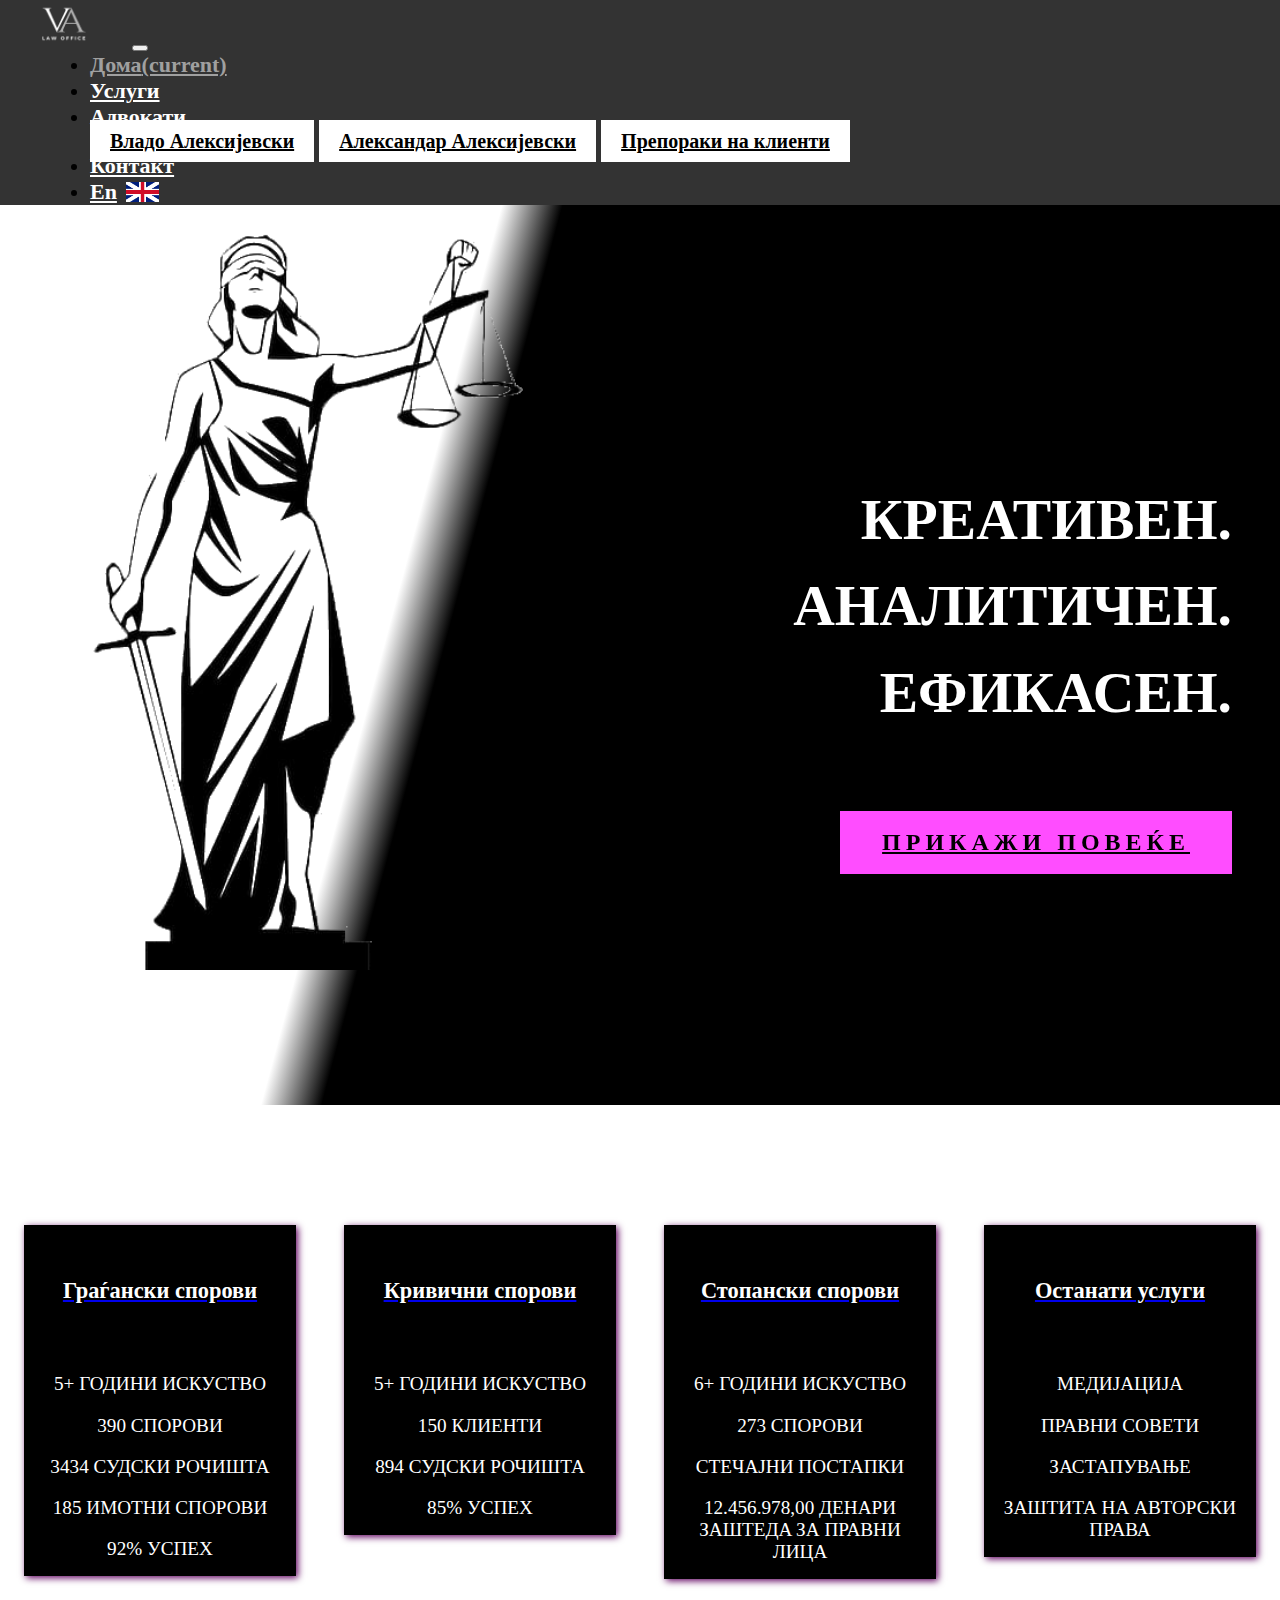
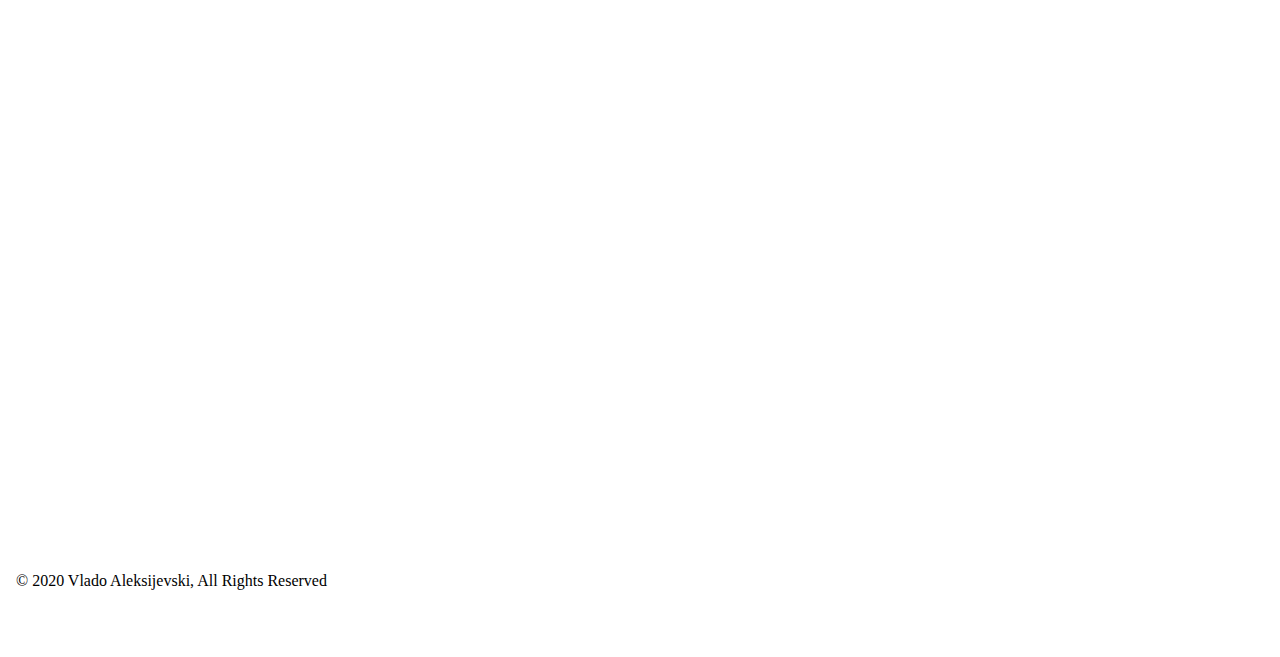
==== index.html @ c31643a6 "Add files via upload" ====
<!DOCTYPE html>
<html lang="mk-MK">

<head>
    <meta charset="utf-8" />
    <meta http-equiv="X-UA-Compatible" content="IE=edge" />
    <link rel="icon" type="image/png" href="images/scale.png" />
    <meta name="viewport" content="width=device-width, initial-scale=1, shrink-to-fit=no" />
    <meta name="theme-color" content="rgb(0,0,0)" />
    <meta name="title" content="Адвокат Владо Алексијевски" />
    <meta name="description" content="Адвокат Владо Алексијевски и Адвокат Александар Алексијевски од Охрид" />
    <meta name="keywords"
        content="Владо Алексијевски, Александар Алексијевски, правник, адвокат, правен застапник, адвокатска канцеларија, адвокатска канцеларија Алексијевски." />
    <meta name="robots" content="index, follow" />
    <meta http-equiv="Content-Type" content="text/html; charset=utf-8" />
    <meta name="language" content="English" />
    <meta name="revisit-after" content="30 days" />
    <link rel="stylesheet" href="https://stackpath.bootstrapcdn.com/bootstrap/4.5.0/css/bootstrap.min.css"
        integrity="sha384-9aIt2nRpC12Uk9gS9baDl411NQApFmC26EwAOH8WgZl5MYYxFfc+NcPb1dKGj7Sk" crossorigin="anonymous" />

    <link rel="stylesheet" href="https://use.fontawesome.com/releases/v5.4.1/css/all.css"
        integrity="sha384-5sAR7xN1Nv6T6+dT2mhtzEpVJvfS3NScPQTrOxhwjIuvcA67KV2R5Jz6kr4abQsz" crossorigin="anonymous" />
    <!-- <link rel="manifest" href="%PUBLIC_URL%/manifest.json"> -->
    <link href="https://unpkg.com/aos@2.3.1/dist/aos.css" rel="stylesheet" />

    <script src="https://unpkg.com/aos@2.3.1/dist/aos.js"></script>
    <link rel="stylesheet" type="text/css" href="css/style.css" />

    <title>Владо Алексијевски</title>
</head>

<body data-spy="scroll" data-target=".navbar" data-offset="65">
    <!-- Navbar start  -->

    <nav class="navbar navbar-expand-md fixed-top d-flex align-items-center">
        <a class="navbar-brand" aria-label="Page" href="#home" aria-label="Vlado Aleksijevski logo sign"><img
                src="images/va2.png" alt="Лого од Адвокат Владо Алексијевски" class="logoPic" /></a>
        <button class="navbar-toggler navText" type="button" data-toggle="collapse" data-target="#navbar1"
            aria-controls="navbar1" aria-expanded="false" aria-label="Toggle navigation">
            <i class="fas fa-bars fa-2x"></i>
        </button>

        <div class="collapse navbar-collapse" id="navbar1">
            <ul class="navbar-nav ml-auto">
                <li class="nav-item">
                    <a class="nav-link active first" href="#home" id="doma">Дома <span
                            class="sr-only">(current)</span></a>
                </li>
                <li class="nav-item">
                    <a class="nav-link" href="#work">Услуги</a>
                </li>
                <!-- <li class="nav-item">
                    <a class="nav-link" href="#about">Адвокат</a>
                </li> -->
                <li class="nav-item dropdown">
                    <a class="nav-link dropdown-toggle" href="#" id="navbarDropdown" role="button"
                        data-toggle="dropdown" aria-haspopup="true" aria-expanded="false">
                        Адвокати
                    </a>
                    <div class="dropdown-menu" aria-labelledby="navbarDropdown">
                        <a class="dropdown-item" href="#vlado" id="VladoA">Владо Алексијевски</a>
                        <a class="dropdown-item" href="#aleksandar">Александар Алексијевски</a>
                        <a class="dropdown-item" href="#testimonials" id="contBtn">Препораки на клиенти</a>
                    </div>
                </li>

                <li class="nav-item">
                    <a class="nav-link" href="#contact">Контакт</a>
                </li>
                <li class="nav-item">
                    <a class="nav-link last" href="english.html">En <img class="img" src="images/eng.png"
                            alt="English language" /></a>
                </li>
            </ul>
        </div>
    </nav>

    <!-- Navbar end  -->

    <!-- Main start -->

    <div class="container-fluid">
        <div class="row landingPage d-flex align-items-center" id="home">
            <div class="col-12 col-xl-10 offset-xl-1 lady">
                <div class="main" data-aos="fade-down" data-aos-duration="700">
                    <h1 class="advH1">
                        КРЕАТИВЕ<span class="dot">Н.</span>
                        <br />
                        АНАЛИТИЧЕ<span class="dot">Н.</span>
                        <br />
                        ЕФИКАСЕ<span class="dot">Н.</span>
                    </h1>

                    <a class="btn btnLanding" href="#work">ПРИКАЖИ ПОВЕЌЕ</a>
                    <a class="btn btnLanding btnLanding2" href="#work"><i class="fas fa-angle-down"></i></a>
                </div>
            </div>
        </div>

        <div class="row workRow">
            <div class="col-12 workFlexRow" id="work">
                <div class="workRowDiv">
                    <div class="panel">
                        <div class="panel-heading text-center">
                            <div class="panel-title">
                                <a class="btnPanel" data-toggle="collapse" role="button" href="#collapse1"
                                    aria-expanded="false" aria-controls="collapse1">
                                    <h5>
                                        Граѓански спорови
                                        <span class="caret"><i class="fas fa-caret-down"></i></span>
                                    </h5>
                                </a>
                            </div>
                        </div>
                        <div class="panel-collapse collapse" id="collapse1">
                            <div class="panel-body">
                                <ul>
                                    <li>5+ ГОДИНИ ИСКУСТВО</li>
                                    <li>390 СПОРОВИ</li>
                                    <li>3434 СУДСКИ РОЧИШТА</li>
                                    <li>185 ИМОТНИ СПОРОВИ</li>
                                    <li>92% УСПЕХ</li>
                                </ul>
                            </div>
                        </div>
                    </div>
                </div>
                <div class="workRowDiv">
                    <div class="panel">
                        <div class="panel-heading text-center">
                            <div class="panel-title">
                                <a class="btnPanel" data-toggle="collapse" role="button" href="#collapse2"
                                    aria-expanded="false" aria-controls="collapse2">
                                    <h5>
                                        Кривични спорови
                                        <span class="caret"><i class="fas fa-caret-down"></i></span>
                                    </h5>
                                </a>
                            </div>
                        </div>
                        <div class="panel-collapse collapse" id="collapse2">
                            <div class="panel-body">
                                <ul>
                                    <li>5+ ГОДИНИ ИСКУСТВО</li>
                                    <li>150 КЛИЕНТИ</li>
                                    <li>894 СУДСКИ РОЧИШТА</li>
                                    <li>85% УСПЕХ</li>
                                </ul>
                            </div>
                        </div>
                    </div>
                </div>

                <div class="workRowDiv">
                    <div class="panel">
                        <div class="panel-heading text-center">
                            <div class="panel-title">
                                <a class="btnPanel" data-toggle="collapse" role="button" href="#collapse3"
                                    aria-expanded="false" aria-controls="collapse3">
                                    <h5>
                                        Стопански спорови
                                        <span class="caret"><i class="fas fa-caret-down"></i></span>
                                    </h5>
                                </a>
                            </div>
                        </div>
                        <div class="panel-collapse collapse" id="collapse3">
                            <div class="panel-body">
                                <ul>
                                    <li>6+ ГОДИНИ ИСКУСТВО</li>
                                    <li>273 СПОРОВИ</li>
                                    <li>СТЕЧАЈНИ ПОСТАПКИ</li>
                                    <li>12.456.978,00 ДЕНАРИ ЗАШТЕДA ЗА ПРАВНИ ЛИЦА</li>
                                </ul>
                            </div>
                        </div>
                    </div>
                </div>
                <div class="workRowDiv">
                    <div class="panel">
                        <div class="panel-heading text-center">
                            <div class="panel-title">
                                <a class="btnPanel" data-toggle="collapse" role="button" href="#collapse4"
                                    aria-expanded="false" aria-controls="collapse4">
                                    <h5>
                                        Останати услуги
                                        <span class="caret"><i class="fas fa-caret-down"></i></span>
                                    </h5>
                                </a>
                            </div>
                        </div>
                        <div class="panel-collapse collapse" id="collapse4">
                            <div class="panel-body">
                                <ul>
                                    <li>МЕДИЈАЦИЈА</li>
                                    <li>ПРАВНИ СОВЕТИ</li>
                                    <li>ЗАСТАПУВАЊЕ</li>
                                    <li>ЗАШТИТА НА АВТОРСКИ ПРАВА</li>
                                </ul>
                            </div>
                        </div>
                    </div>
                </div>
            </div>
        </div>

        <div class="row advokatRow">
            <div class="col-12 col-md-9 advokatText" data-aos="fade-down" data-aos-duration="700" id="vlado">
                <h3>
                    АДВОКАТ
                    <br />
                    ВЛАДО АЛЕКСИЈЕВСКИ
                </h3>
                <div class="advPink">
                    <p>
                        Нашиот основен фокус е граѓанска парница, надополнет со нашите
                        исклучително силни познавања во стопански и кривични парници, како
                        и силни судски практики.
                    </p>
                    <p>
                        Познати сме по нашите креативни, аналитички, агресивни парници
                        и подготвеност да преземеме тешки случаи.
                    </p>
                    <p>
                        Ние ги анализираме своите противници и разбираме
                        како да победиме за нашите клиенти.
                    </p>

                    <p>
                        Имаме долгогодишно искуство во судење и секогаш сме подготвени за
                        судење, претставувајќи ги тужителите и обвинетите во секоја област
                        на парница.
                    </p>

                    <p>
                        Ние сме посветени на спроведување на агресивни и иновативни
                        пристапи кон најпредизвикувачките правни работи на нашите клиенти.
                    </p>
                </div>
            </div>
            <div class="col-12 col-md-3 fencer" data-aos="fade-up" data-aos-duration="700"></div>
        </div>

        <div class="row bgFen">
            <div class="col-12"></div>
        </div>

        <div class="row advokatRow advokatRow2">
            <div class="col-12 col-md-3 fencer fencer2" data-aos="fade-down" data-aos-duration="700" id="aleksandar">
            </div>
            <div class="col-12 col-md-9 advokatText advokatText2" data-aos="fade-up" data-aos-duration="700">
                <h3>
                    АДВОКАТ
                    <br />
                    АЛЕКСАНДАР АЛЕКСИЈЕВСКИ
                </h3>
                <div class="advPink advPink2">
                    <p>
                        Ние сме одговорни, агилни и енергични. Никогаш не се откажуваме
                        додека не развиеме најдобра стратегија за нашите клиенти.
                    </p>
                    <p>
                        Ние сме практични и директни. Го разбираме и унапредуваме бизнисот
                        на нашите клиенти.
                    </p>


                    <p>
                        Секогаш сме подготвени да одиме во акција. Го наоѓаме
                        најдобриот агол за правен напад на противникот.
                    </p>
                </div>
            </div>
        </div>

        <div class="row testRow" id="testimonials">
            <div class="col-12">
                <h3 class="text-center" data-aos="fade-up" data-aos-duration="700">
                    ПРЕПОРАКИ НА КЛИЕНТИ
                </h3>
            </div>

            <div class="col-10 offset-1 col-xl-8 offset-xl-2 testRowFlex" data-aos="fade-down" data-aos-duration="700">
                <div id="carouselExampleIndicators" class="carousel slide" data-ride="carousel">
                    <ul class="carousel-indicators">
                        <li data-target="#carouselExampleIndicators" data-slide-to="0" class="active"></li>
                        <li data-target="#carouselExampleIndicators" data-slide-to="1"></li>
                        <li data-target="#carouselExampleIndicators" data-slide-to="2"></li>
                        <li data-target="#carouselExampleIndicators" data-slide-to="3"></li>
                        <li data-target="#carouselExampleIndicators" data-slide-to="4"></li>
                        <li data-target="#carouselExampleIndicators" data-slide-to="5"></li>
                        <li data-target="#carouselExampleIndicators" data-slide-to="6"></li>
                    </ul>
                    <div class="carousel-inner">
                        <div class="carousel-item active">
                            <h4>
                                Големо познавање на граѓанското право и процедури, а со тоа и
                                целосно остварување на моите интереси.
                            </h4>
                            <p>Огнен Манчевски</p>
                        </div>
                        <div class="carousel-item">
                            <h4>
                                Најдобра адвокатска канцеларија. За време на
                                COVID-19, очигледно не можев физички да се сретнам
                                со адвокат Александар, па бев загрижена за ангажирање на адвокат со кој
                                не можев да се сретнам. Александар организираше повик на Viber i Zoom
                                веднаш и тоа што рече дека ќе го направи, го направи најдобро што може.
                            </h4>
                            <p>Наталија Јордановска</p>
                        </div>
                        <div class="carousel-item">
                            <h4>
                                Врвна заштита на доверителските права во стечајна постапка. Го
                                препорачувам адвокат Владо Алексијевски.
                            </h4>
                            <p>Александар Маринчески</p>
                        </div>
                        <div class="carousel-item">
                            <h4>
                                Одлична соработка и лојалност кон својот клиент. Препорака од
                                мене.
                            </h4>
                            <p>Никола Мицковски</p>
                        </div>
                        <div class="carousel-item">
                            <h4>
                                Достапност во секое време и креативност во заштита на
                                странката. Препорака за адвокат Александар.
                            </h4>
                            <p>Гоце Стефаноски</p>
                        </div>
                        <div class="carousel-item">
                            <h4>
                                Одлично решавање на имотен спор. Без дополнителни драми и
                                нервози.
                            </h4>
                            <p>Мартин Блажевски</p>
                        </div>
                        <div class="carousel-item">
                            <h4>
                                Владо Алексијевски ми помогна да завршам долгогодишно дело кое
                                се обидувам да го завршам со години. Тој работеше многу вредно до
                                крај и јас сум му многу благодарнa!
                            </h4>
                            <p>Светлана Богданоска</p>
                        </div>
                    </div>
                </div>
            </div>
        </div>

        <div class="row contactRow">
            <div class="col-12 offset-0 contactText text-center" id="contact" data-aos="fade-down"
                data-aos-duration="700">
                <h3>КОНТАКТ</h3>
            </div>

            <div class="col-12 offset-0 col-md-6 offset-md-0 col-xl-5 offset-xl-1" data-aos="fade-up"
                data-aos-duration="700">
                <p class="street"><i class="fas fa-map-marker-alt" style="color: red;"></i> Булевар Туристичка бр.50,
                    6000 Охрид</p>
                <p class="workingHour"><i class="fas fa-clock"></i> Работно време: пон - пет од 08:00 до 16:00</p>
                <iframe
                    src="https://www.google.com/maps/embed?pb=!1m18!1m12!1m3!1d3705.9280368503714!2d20.801304556812237!3d41.11694211714864!2m3!1f0!2f0!3f0!3m2!1i1024!2i768!4f13.1!3m3!1m2!1s0x1350dca1f21405b5%3A0x10fa66cca37d7344!2sBoulevard%20Turistichka%2050%2C%20Ohrid%206000!5e0!3m2!1sen!2smk!4v1596369379317!5m2!1sen!2smk"
                    frameborder="0" style="border:0;" allowfullscreen="" aria-hidden="false" tabindex="0"
                    id="googleMap"></iframe>
            </div>

            <div class="col-12 offset-0 col-md-6 offset-md-0 col-xl-5 offset-xl-0 street2" data-aos="fade-up"
                data-aos-duration="700">
                <div class="bottDiv">
                    <p class="bottAdv">Адвокат</p>
                    <p>Алексијевски Владо</p>
                    <p><i class="fas fa-mobile-alt"></i> <a href="tel:070212042"
                            aria-label="Vlado Aleksijevski mobile phone number">070 212 042</a></p>
                    <p class="mailAdv"><i class="fas fa-envelope"></i> <a
                            href="mailto:advokat.vladoaleksieski@gmail.com"
                            aria-label="Vlado Aleksijevski email">advokat.vladoaleksieski@gmail.com</a>
                    </p>
                </div>
                <div class="botDivAdv2">
                    <p class="bottAdv2">Адвокат</p>
                    <p>Алексијевски Александар</p>

                    <p class="lastNum"><i class="fas fa-phone"></i>

                        <a href="tel:046511608" aria-label="Vlado Aleksijevski office phone number"> 046 511 608</a>
                    </p>
                    <p class="mailAdv"><i class="fas fa-envelope"></i> <a href="mailto:advokataa@t-home.mk"
                            aria-label="Aleksandar Aleksijevski email">advokataa@t-home.mk</a>
                    </p>

                </div>
            </div>
        </div>

        <div class="row">
            <div class="col-12">
                <footer class="page-footer">
                    <div class="row">
                        <div class="col-12">
                            <div class="footer-copyright">
                                © 2020 Vlado Aleksijevski, All Rights Reserved
                            </div>

                        </div>
                    </div>
                </footer>
            </div>
        </div>


    </div>

    <script src="https://code.jquery.com/jquery-3.5.1.slim.min.js"
        integrity="sha384-DfXdz2htPH0lsSSs5nCTpuj/zy4C+OGpamoFVy38MVBnE+IbbVYUew+OrCXaRkfj"
        crossorigin="anonymous"></script>
    <script src="https://cdn.jsdelivr.net/npm/popper.js@1.16.0/dist/umd/popper.min.js"
        integrity="sha384-Q6E9RHvbIyZFJoft+2mJbHaEWldlvI9IOYy5n3zV9zzTtmI3UksdQRVvoxMfooAo"
        crossorigin="anonymous"></script>
    <script src="https://stackpath.bootstrapcdn.com/bootstrap/4.5.0/js/bootstrap.min.js"
        integrity="sha384-OgVRvuATP1z7JjHLkuOU7Xw704+h835Lr+6QL9UvYjZE3Ipu6Tp75j7Bh/kR0JKI"
        crossorigin="anonymous"></script>
    <script>
        AOS.init();
    </script>


    <script src="js/main.js"></script>
</body>

</html>
---- css/style.css ----
body,
html {
  padding: 0;
  margin: 0;
}

html {
  scroll-behavior: smooth !important;
}

.navbar {
  background-color: rgba(0, 0, 0, 0.8);
}

nav .navbar-brand,
nav .navbar-nav {
  margin: 0em 2.5em;
}

.navbar-brand .logoPic {
  height: 3em;
}

a.nav-link {
  font-size: 22px;
  display: flex;
  align-items: center;
}

.fixed-top {
  padding: 0;
}

nav .navbar-nav,
.landingText {
  font-size: 1.25em;
}

nav ul li a {
  color: white;
  font-weight: bold;
  margin-right: 2em;
}

nav ul li a:hover,
nav ul li a:active {
  color: rgb(221, 221, 221);
}

.active {
  color: rgb(160, 160, 160);
}

nav ul li .last {
  margin-right: 0;
}

.last img {
  height: 20px;
  margin-left: 0.4em;
}

.fa-bars {
  color: white;
}

.landingPage {
  height: 100vh;
  background: linear-gradient(
    105deg,
    rgba(255, 255, 255, 1) 0%,
    rgb(255, 255, 255) 33%,
    rgba(0, 0, 0, 1) 37%,
    rgba(0, 0, 0, 1) 100%
  );
}

.lady {
  height: 85vh;
  background-image: url("../images/ladyblack.png");
  background-repeat: no-repeat;
  background-size: contain;
}

.fencer,
.fencer2 {
  min-height: 109vh;
  background-image: url("../images/fen2.jpg");
  background-size: cover;
  background-position: center;
  background-repeat: no-repeat;
}

.fencer2 {
  background-color: black;
  background-image: url("../images/fen.jpg");
  min-height: 75vh;
}

.bgFen {
  height: 30vh;
  background-image: url("../images/fen4.jpg");
  background-repeat: no-repeat;
  background-size: cover;
  background-position: center;
  background-attachment: fixed;
}

.main {
  height: 75vh;
  color: white;
  padding: 2em 1em;
  display: flex;
  flex-direction: column;
  align-items: flex-end;
  justify-content: center;
  margin-right: 2em;
}

.main h1 {
  font-size: 3.6em;
}

.advH1 {
  margin-top: 3.5em;
  line-height: 1.5em;
  text-align: right;
}

.btnLanding,
.btnLanding2 {
  background-color: rgb(255, 77, 255);
  color: black;
  border-radius: 0;
  padding: 0.75em 1.75em;
  font-size: 1.5em;
  font-weight: bold;
  margin-top: 1.5em;
  letter-spacing: 5px;
}

.btnLanding2 {
  display: none;
}

.btnLanding:hover,
.btnLanding2:hover {
  background-color: rgb(95, 0, 95);
  color: white;
  transition: 0.35s ease;
}

.aboutWork {
  background-image: url("../images/fen.jpg");
  background-position: center;
  background-size: cover;
  background-repeat: no-repeat;
  height: 50vh;
  background-attachment: fixed;
}

.workFlexRow {
  display: flex;
  justify-content: space-evenly;
  align-items: flex-start;
  padding: 6em 0;
  position: relative;
}

.workFlexRow .workRowDiv {
  background-color: black;
  width: 90%;
  margin: 1.5em;
  text-align: center;
  color: white;
  -webkit-box-shadow: 2px 2px 7px 0px rgb(95, 0, 95);
  -moz-box-shadow: 2px 2px 7px 0px rgb(95, 0, 95);
  box-shadow: 2px 2px 7px 0px rgb(95, 0, 95);
}

.workRowDiv h5 {
  font-weight: bold;
  font-size: 1.4em;
  color: white;
  padding: 0.715em 1em;
  margin-bottom: 0;
}

.carousel-inner {
  -webkit-box-shadow: 3px 1px 25px -11px gray;
  -moz-box-shadow: 3px 1px 25px -11px gray;
  box-shadow: 3px 1px 25px -11px gray;
  padding: 1em;
}

.btnPanel:hover {
  text-decoration: none;
}

.workRowDiv h5:hover {
  transition: 0.4s ease;
  color: black;
  background-color: white;
}

.panel-body ul {
  list-style: none;
  padding: 1em;
  margin-bottom: 0;
}

.navbar-collapse,
.panel-collapse {
  transition: 0.5s ease;
}

.panel-collapse {
  background-color: black;
}

.panel-body ul li {
  font-size: 1.2em;
  margin: 1em 0;
}

.panel-body ul li:last-child {
  margin-bottom: 0;
}

.advokatRow {
  padding: 0;
}

.advokatText,
.advokatText2 {
  display: flex;
  flex-direction: column;
  justify-content: center;
  padding: 0 4em;
  background: linear-gradient(
    105deg,
    rgba(255, 255, 255, 1) 0%,
    rgb(255, 255, 255) 62%,
    rgba(0, 0, 0, 1) 66%,
    rgba(0, 0, 0, 1) 100%
  );
}

.advokatText2 {
  text-align: right;
  background: linear-gradient(
    249deg,
    rgba(255, 255, 255, 1) 0%,
    rgb(255, 255, 255) 63%,
    rgba(0, 0, 0, 1) 67%,
    rgba(0, 0, 0, 1) 100%
  );
}

.advokatText h3,
.advokatText2 h3 {
  position: relative;
  margin: 1em 0 2em;
  font-weight: bold;
  letter-spacing: 2px;
}

.advokatText h3:before,
.advokatText2 h3:before {
  position: absolute;
  content: "";
  height: 0.2em;
  width: 60%;
  bottom: -0.1em;
  z-index: 5;
  background: purple;
}

.advokatText2 h3:before {
  right: 0;
}

.advokatText p {
  width: 60%;
  font-size: 1.25em;
  line-height: 1.5em;
}

.advokatText2 p {
  float: right;
}

.advokatText2 p {
  text-align: left;
}

.advPink {
  font-weight: bold;
  margin: 1em 0 2em;
}

.advPink p {
  margin-bottom: 1.5em;
}

.advPink p:last-of-type {
  margin-bottom: 0;
}

.caret,
.dropdown-toggle::after {
  vertical-align: middle;
  margin-top: 5px;
}

.testRow {
  padding: 5em 0 4em;
  color: black;
}

.testRowFlex {
  display: flex;
  justify-content: space-evenly;
  text-align: center;
  padding: 0;
}

.carousel-indicators {
  margin-bottom: 1em;
}

.carousel-indicators li {
  width: 10px;
  height: 10px;
  background-color: black;
  border-radius: 100%;
}

.carousel-item h2 {
  margin-bottom: 4em;
  font-size: 1.7em;
}

.carousel-item p {
  margin: 0.8em 0 2.6em 0;
  font-size: 20px;
}

.dropdown-menu {
  background-color: transparent;
  padding: 0;
}

.dropdown-item.active,
.dropdown-item {
  background-color: rgb(255, 255, 255);
  color: black;
  padding: 0.5em 1em;
  margin: 0.5em 0;
  font-weight: bold;
}

.dropdown-item.active:hover,
.dropdown-item:hover {
  background-color: rgb(219, 219, 219);
  color: black;
  padding: 0.5em 1em;
  margin: 0.5em 0;
}

.dropdown-item:last-child,
.dropdown-item:hover:last-child {
  margin-bottom: 0;
}

.testRow .active {
  color: black;
}

.testRow h3,
.contactText h3 {
  margin: 0 0 2.15em 0;
  font-weight: bold;
}

.contactText h3 {
  margin: 1em 0 2.15em 0;
}

.contactRow {
  margin: 1em 0 1em 0;
  font-weight: 600;
}

.street,
.street2 {
  font-size: 1.4rem;
  font-weight: bold;
  line-height: 1em;
}

.street2 {
  padding-left: 1.5em;
}

.bottDiv {
  padding-top: 3.05em;
  padding-bottom: 2em;
  border-bottom: 0.1em solid purple;
}

.bottAdv,
.bottAdv2 {
  margin-top: 12px;
}

.bottAdv2 {
  margin-top: 2em;
}

#googleMap {
  height: 373px;
  width: 100%;
  margin-top: 0.3em;
}

.workingHour {
  font-size: 1.2em;
  line-height: 1em;
}

.footer-copyright {
  padding: 0 1em 1em 1em;
  margin: 1em 0 0.5em;
}

.botDivAdv2 {
  text-align: right;
}

.contactRow .fas {
  font-size: 1.15em;
  color: rgb(101, 101, 101);
}

.mailAdv {
  margin-bottom: 0;
}

.bottDiv a,
.botDivAdv2 a {
  text-decoration: none;
}

/* ------------------Media------------------  */

@media only screen and (min-width: 1649px) {
  .fencer {
    min-height: 70vh;
  }

  .fencer2 {
    min-height: 50vh;
  }

  .bgFen {
    height: 25vh;
  }
}

@media only screen and (max-width: 1250px) {
  a.nav-link {
    margin: 0em 0.4em;
  }

  .lady {
    height: 80vh;
  }

  .main {
    height: 67vh;
  }

  .bgFen {
    background-size: contain;
  }

  .fencer {
    min-height: 70vh;
  }

  .fencer2 {
    min-height: 50vh;
  }

  .advokatText p {
    width: 100%;
  }

  .advPink {
    background-color: rgba(255, 255, 255, 0.85);
    padding: 1em;
    margin: 0 0 3em 0;
    -webkit-box-shadow: -3px 4px 32px -25px purple;
    -moz-box-shadow: -3px 4px 32px -25px purple;
    box-shadow: -3px 4px 32px -25px purple;
  }

  .advPink2 {
    -webkit-box-shadow: 3px 4px 32px -25px purple;
    -moz-box-shadow: 3px 4px 32px -25px purple;
    box-shadow: 3px 4px 32px -25px purple;
  }

  .workRowDiv h5 {
    padding: 0.75em;
  }

  .bgFen {
    height: 20vh;
  }

  .navbar-brand .logoPic {
    height: 2.25em;
  }

  .advH1 {
    margin-top: 5.5em;
  }

  .advokatText h3:before {
    width: 100%;
  }

  .advokatText h3,
  .advokatText2 h3 {
    margin: 2em 0 2em;
  }
}

@media only screen and (max-width: 992px) {
  .workFlexRow .workRowDiv {
    width: 80%;
    margin: 1em auto;
  }

  .workFlexRow {
    flex-direction: column;
  }

  .fencer {
    min-height: 97vh;
  }

  .fencer2 {
    min-height: 75vh;
  }

  .workFlexRow,
  .testRow {
    padding: 4em 0;
  }

  .workRowDiv h5 {
    padding: 0.715em 1.5em;
  }

  #VladoA {
    margin-top: 0.75em;
  }

  .lady {
    height: 71vh;
  }

  .bottAdv {
    margin-top: 10px;
  }

  .street,
  .street2 {
    font-size: 1.2rem;
  }

  .street2 {
    padding-left: 0.5em;
  }

  .street,
  .workingHour {
    font-size: 1em;
  }

  .advPink {
    margin: 0 0 1em 0;
  }

  .advokatText h3,
  .advokatText2 h3 {
    margin: 1em 0 2em;
  }

  .testRow h3,
  .contactText h3 {
    margin: 1em 0 2em 0;
  }

  #googleMap {
    height: 335px;
  }

  .bottDiv {
    padding-top: 4.05em;
  }

  .mailAdv {
    font-size: 0.9em;
  }
}

@media only screen and (max-width: 767px) {
  nav .navbar-brand,
  nav .navbar-nav,
  .navbar-toggler {
    margin: 0.1em 1em;
  }

  .navbar-toggler {
    padding: 0.2em;
    font-size: 1.1rem;
  }

  a.nav-link {
    margin: 0.4em 0;
  }

  .navbar-nav .nav-link {
    padding: 0.15em 1em;
  }

  .btnLanding {
    display: none;
  }

  .btnLanding2 {
    display: flex;
    justify-content: center;
    align-items: center;
    text-align: center;
    padding: 1em;
    border-radius: 50%;
    width: 55px;
    height: 55px;
    margin: 3.25em auto 0;
  }

  .fa-angle-down {
    display: flex;
    justify-content: center;
    align-items: center;
    text-align: center;
    font-size: 1.5em;
    margin: 2px 0 0 4px;
  }

  nav ul li a {
    background-color: rgb(255, 255, 255);
    color: black;
    -webkit-box-shadow: 2px -1px 8px -3px rgb(120, 0, 120);
    -moz-box-shadow: 2px -1px 8px -3px rgb(120, 0, 120);
    box-shadow: 2px -1px 8px -3px rgb(120, 0, 120);
  }

  nav ul li a:hover,
  nav ul li a:active {
    /* /* background-color: purple; */
    color: black;
    transition: 0.35s ease;
    border-left: 0.4em solid rgb(255, 77, 255);
  }

  .nav-item .nav-link {
    margin: 0.75em 0 0 1em;
    display: flex;
    align-items: center;
  }

  a.nav-link.first {
    margin-top: 1em;
  }

  a.nav-link.last {
    margin-bottom: 1em;
  }

  .lady {
    height: 53vh;
  }

  .main {
    height: 70vh;
    padding: 1em;
    margin: 2em 0 0 0;
  }

  .main h1 {
    margin-top: 2em;
    font-size: 2.1em;
  }

  h3 {
    font-size: 1.5em;
  }

  .street {
    font-size: 0.9em;
  }

  .advH1 {
    margin-top: 0;
  }

  .workFlexRow,
  .testRow {
    padding: 3.15em 0;
  }

  .workFlexRow .workRowDiv {
    width: 86%;
    margin: 1.5em auto;
  }

  .contactText h3,
  .testRow h3 {
    margin: 0.9em 0 1.75em 0;
  }

  .advokatText {
    padding: 0em 2em 2em 2em;
  }

  .workRowDiv h5 {
    font-size: 1.2em;
  }

  .advokatText {
    background: linear-gradient(
      98deg,
      rgba(255, 255, 255, 1) 0%,
      rgb(255, 255, 255) 62%,
      rgba(0, 0, 0, 1) 66%,
      rgba(0, 0, 0, 1) 100%
    );
  }

  .advokatText2 {
    background: linear-gradient(
      259deg,
      rgba(255, 255, 255, 1) 0%,
      rgb(255, 255, 255) 63%,
      rgba(0, 0, 0, 1) 67%,
      rgba(0, 0, 0, 1) 100%
    );
  }

  .advokatText h3,
  .advokatText2 h3 {
    margin: 0 0 2em 0;
  }

  .advokatText2 h3 {
    margin: 2em 0;
  }

  .advokatText p {
    font-size: 1.1em;
  }

  .dropdown-item.active,
  .dropdown-item {
    width: 85%;
    float: right;
  }

  .active {
    color: purple;
  }

  .dropdown-item.active:hover,
  .dropdown-item:hover {
    background-color: rgb(207, 207, 207);
    border-left: 0.3em solid rgb(255, 77, 255);
    transition: 0.35s ease;
  }

  .fencer,
  .bgFen {
    display: none;
  }

  .fencer2 {
    display: block;
    min-height: 41vh;
    background-position-y: -80px;
  }

  .carousel-item h4 {
    font-size: 1.2em;
  }

  .bottDiv {
    padding-top: 0;
  }

  .bottAdv {
    margin-top: 5px;
  }

  .street2 {
    margin-top: 1em;
    padding: 1em;
  }

  .street2 {
    font-size: 1.1rem;
  }

  .workingHour {
    font-size: 0.8em;
  }

  .contactRow {
    margin: 1em 0 0 0;
  }

  .mailAdv {
    font-size: 0.85em;
  }

  #googleMap {
    height: 250px;
  }

  .footer-copyright {
    font-size: 0.7em;
    text-align: center;
  }

  .carousel-item p {
    font-size: 17px;
  }

  .contactRow .fas {
    font-size: 1.35em;
  }
}

@media screen and (min-device-width: 449px) and (max-device-width: 501px) {
  .fencer2 {
    min-height: 55vh;
    background-position-y: -90px;
  }
}

@media only screen and (max-width: 321px) {
  .main h1 {
    font-size: 1.7em;
  }

  .fencer2 {
    background-position-y: -70px;
  }

  .btnLanding {
    padding: 0.5em 1.2em;
    font-size: 1.15em;
    margin-top: 3.25em;
  }

  .workRowDiv h5 {
    padding: 0.715em;
  }

  #doma {
    margin-top: 1em;
  }

  .mailAdv {
    font-size: 0.8em;
  }

  .street2 {
    font-size: 0.95rem;
  }

  .workingHour,
  .street {
    font-size: 0.8rem;
  }

  .advokatText p {
    font-size: 0.95em;
  }
}
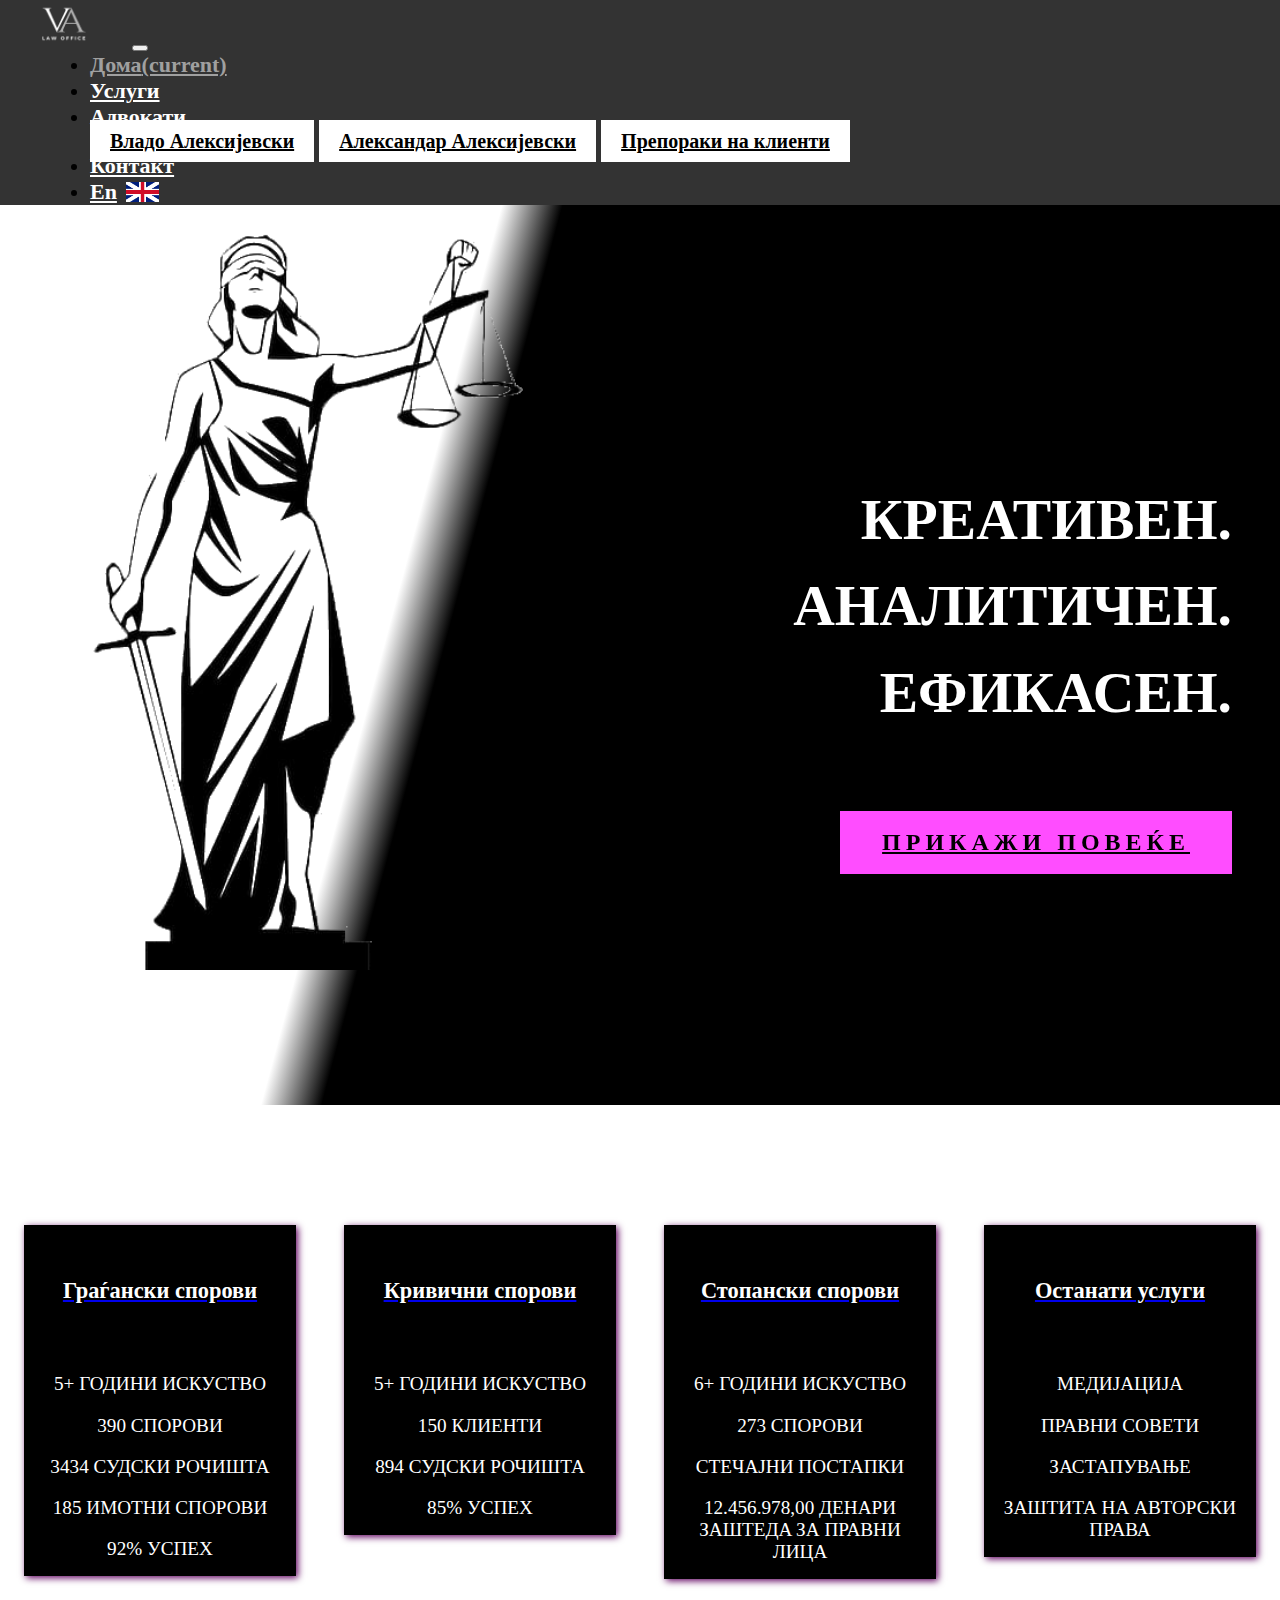
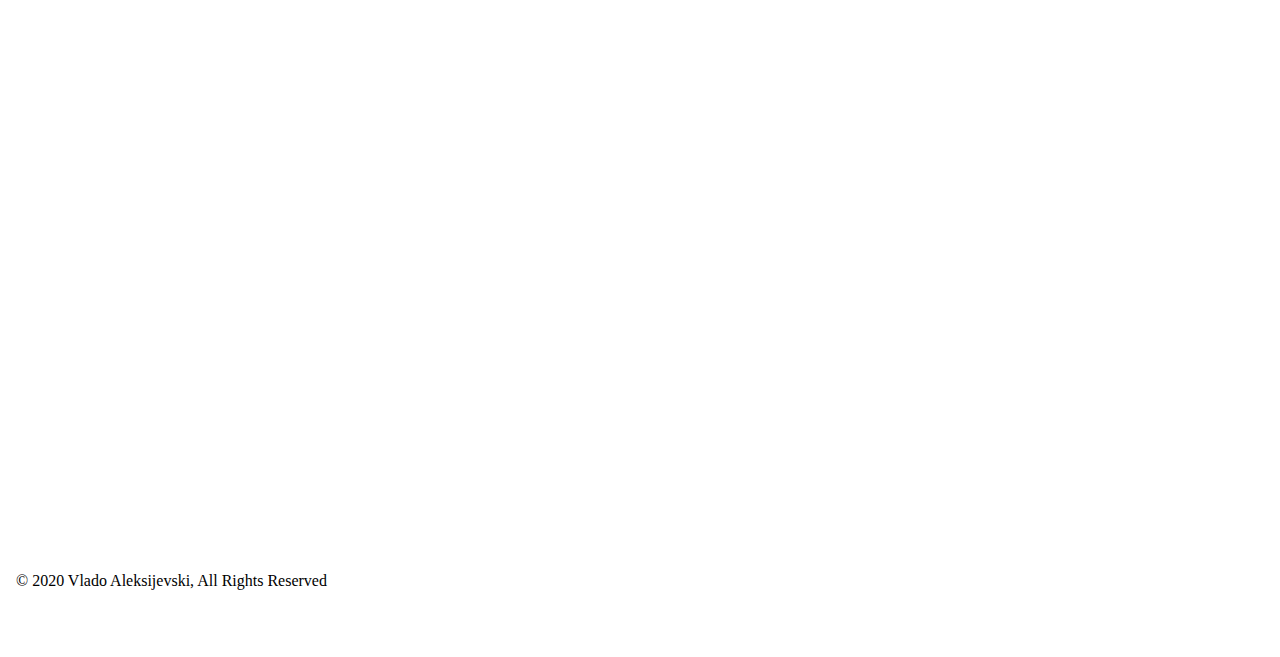
==== commit 4b2db188: "Add files via upload" ====
--- a/index.html
+++ b/index.html
@@ -242,7 +242,7 @@
         </div>
 
         <div class="row bgFen">
-            <div class="col-12"></div>
+            <div class="col-12 bgDark"></div>
         </div>
 
         <div class="row advokatRow advokatRow2">
--- a/css/style.css
+++ b/css/style.css
@@ -104,6 +104,11 @@
   background-size: cover;
   background-position: center;
   background-attachment: fixed;
+}
+
+.bgDark {
+  height: 30vh;
+  background-color: rgba(0, 0, 0, 0.35);
 }
 
 .main {
@@ -463,7 +468,8 @@
     min-height: 50vh;
   }
 
-  .bgFen {
+  .bgFen,
+  .bgDark {
     height: 25vh;
   }
 }
@@ -516,7 +522,8 @@
     padding: 0.75em;
   }
 
-  .bgFen {
+  .bgFen,
+  .bgDark {
     height: 20vh;
   }
 
@@ -794,7 +801,8 @@
   }
 
   .fencer,
-  .bgFen {
+  .bgFen,
+  .bgDark {
     display: none;
   }
 
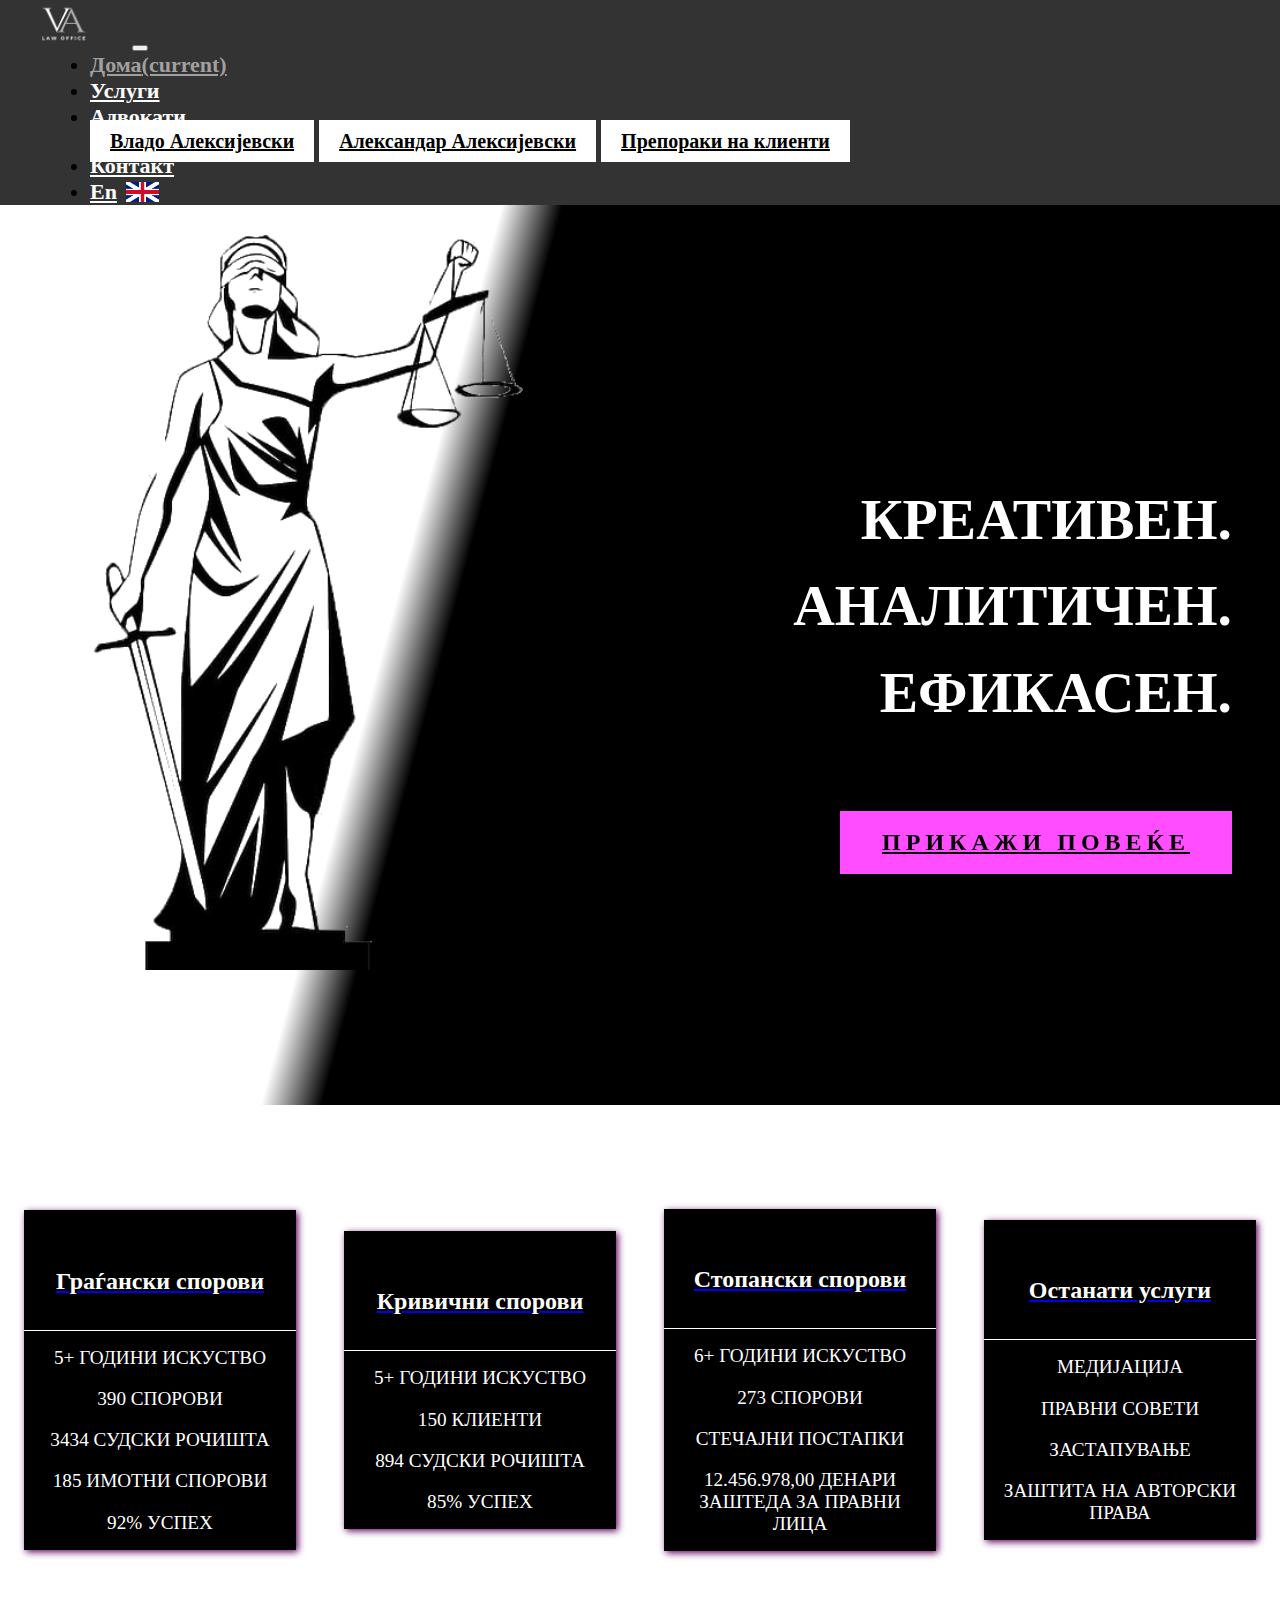
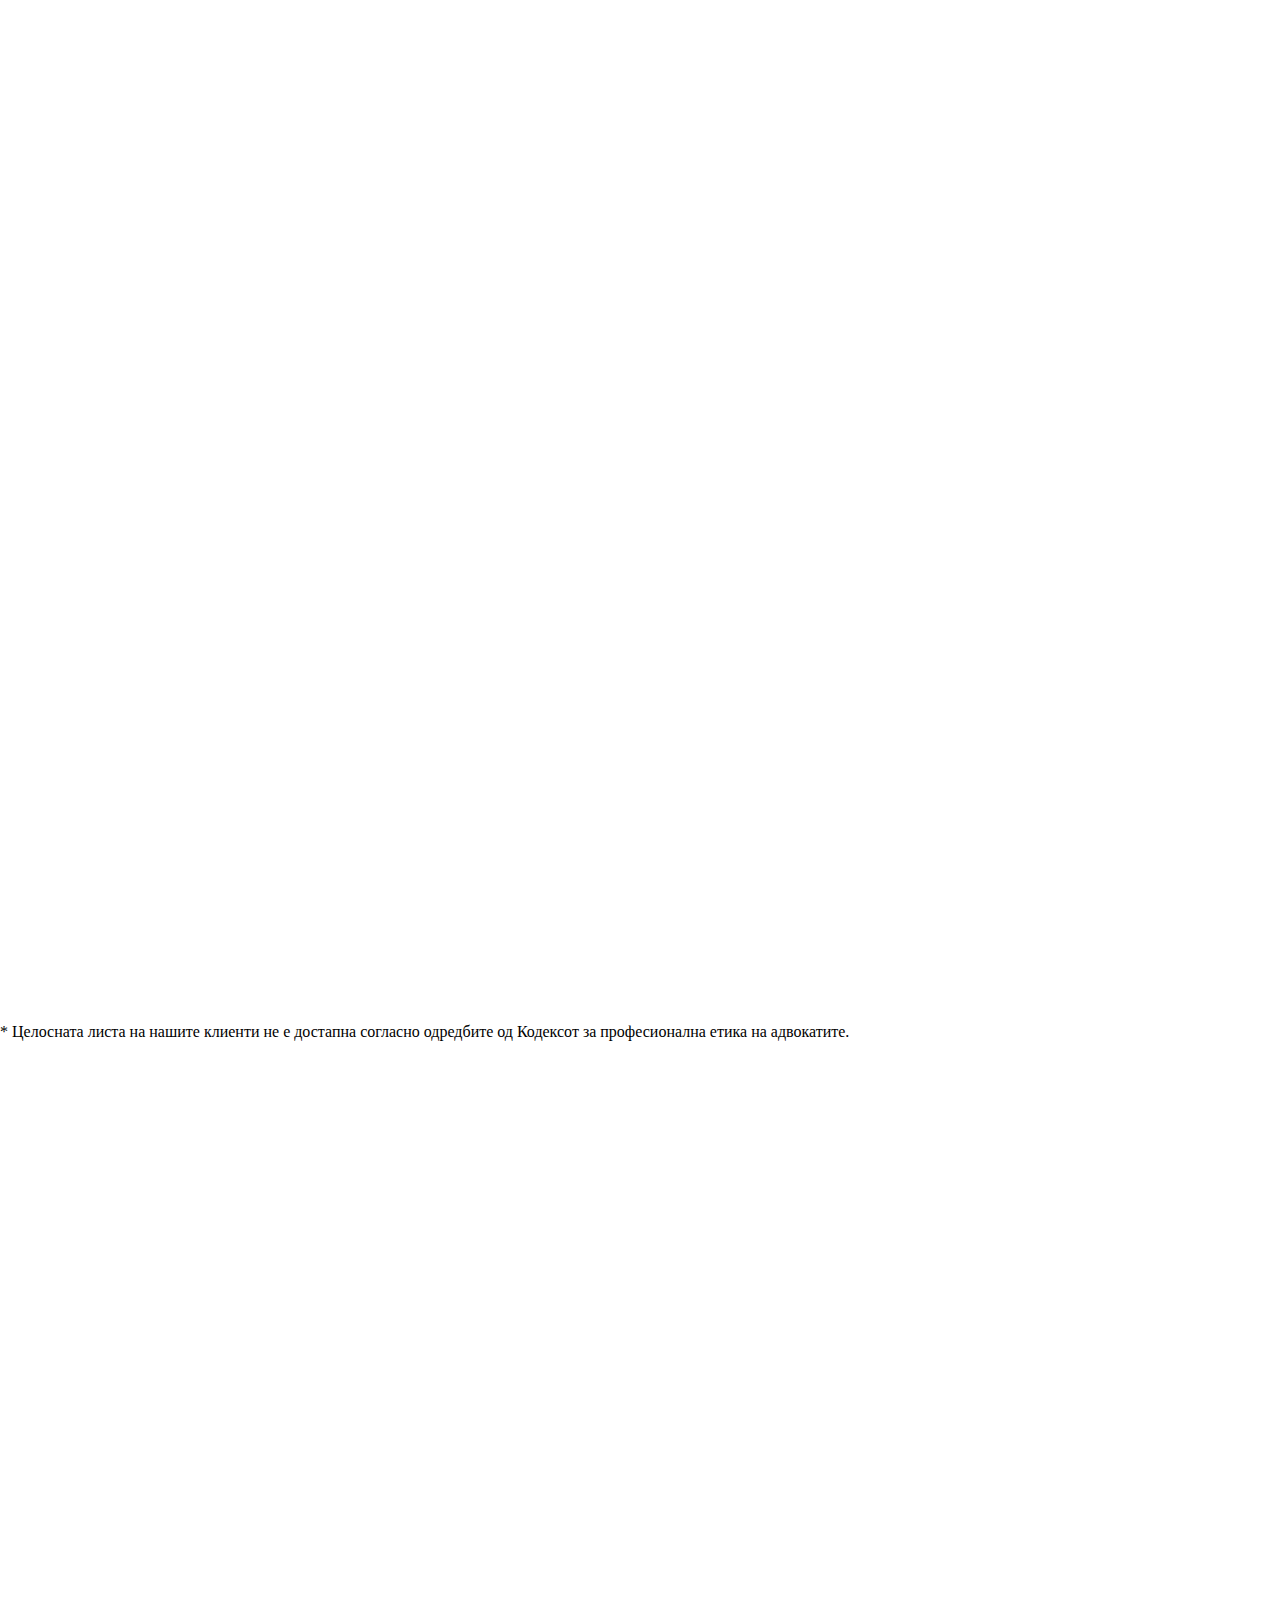
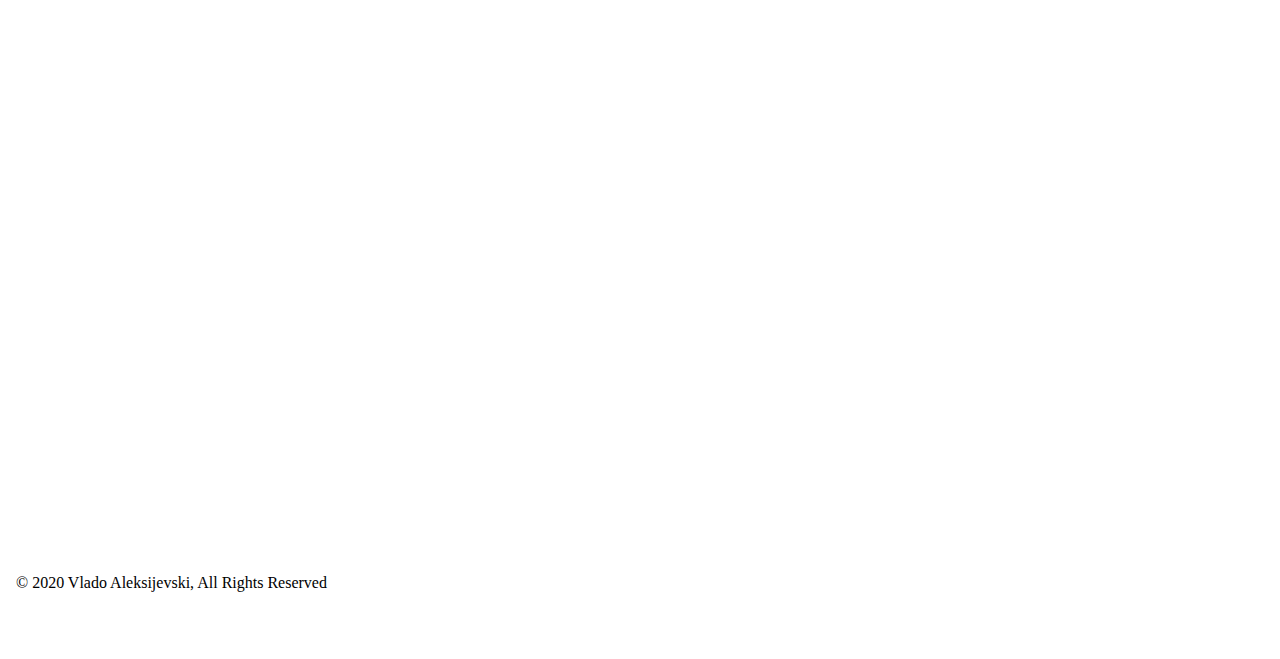
==== commit da2dca07: "Add files via upload" ====
--- a/index.html
+++ b/index.html
@@ -218,12 +218,12 @@
                         и силни судски практики.
                     </p>
                     <p>
-                        Познати сме по нашите креативни, аналитички, агресивни парници
-                        и подготвеност да преземеме тешки случаи.
-                    </p>
-                    <p>
-                        Ние ги анализираме своите противници и разбираме
-                        како да победиме за нашите клиенти.
+                        Познати сме по нашите креативни, аналитички, агресивни парници и
+                        подготвеност да преземеме тешки случаи.
+                    </p>
+                    <p>
+                        Ние ги анализираме своите противници и разбираме како да победиме
+                        за нашите клиенти.
                     </p>
 
                     <p>
@@ -264,10 +264,9 @@
                         на нашите клиенти.
                     </p>
 
-
-                    <p>
-                        Секогаш сме подготвени да одиме во акција. Го наоѓаме
-                        најдобриот агол за правен напад на противникот.
+                    <p>
+                        Секогаш сме подготвени да одиме во акција. Го наоѓаме најдобриот
+                        агол за правен напад на противникот.
                     </p>
                 </div>
             </div>
@@ -297,56 +296,63 @@
                                 Големо познавање на граѓанското право и процедури, а со тоа и
                                 целосно остварување на моите интереси.
                             </h4>
-                            <p>Огнен Манчевски</p>
-                        </div>
-                        <div class="carousel-item">
-                            <h4>
-                                Најдобра адвокатска канцеларија. За време на
-                                COVID-19, очигледно не можев физички да се сретнам
-                                со адвокат Александар, па бев загрижена за ангажирање на адвокат со кој
-                                не можев да се сретнам. Александар организираше повик на Viber i Zoom
-                                веднаш и тоа што рече дека ќе го направи, го направи најдобро што може.
-                            </h4>
-                            <p>Наталија Јордановска</p>
+                            <p>О. М.</p>
+                        </div>
+                        <div class="carousel-item">
+                            <h4>
+                                Најдобра адвокатска канцеларија. За време на COVID-19,
+                                очигледно не можев физички да се сретнам со адвокат
+                                Александар, па бев загрижена за ангажирање на адвокат со кој
+                                не можев да се сретнам. Александар организираше повик на Viber
+                                i Zoom веднаш и тоа што рече дека ќе го направи, го направи
+                                најдобро што може.
+                            </h4>
+                            <p>Н. Ј.</p>
                         </div>
                         <div class="carousel-item">
                             <h4>
                                 Врвна заштита на доверителските права во стечајна постапка. Го
                                 препорачувам адвокат Владо Алексијевски.
                             </h4>
-                            <p>Александар Маринчески</p>
+                            <p>А. М.</p>
                         </div>
                         <div class="carousel-item">
                             <h4>
                                 Одлична соработка и лојалност кон својот клиент. Препорака од
                                 мене.
                             </h4>
-                            <p>Никола Мицковски</p>
+                            <p>Н. М.</p>
                         </div>
                         <div class="carousel-item">
                             <h4>
                                 Достапност во секое време и креативност во заштита на
                                 странката. Препорака за адвокат Александар.
                             </h4>
-                            <p>Гоце Стефаноски</p>
+                            <p>Г. С.</p>
                         </div>
                         <div class="carousel-item">
                             <h4>
                                 Одлично решавање на имотен спор. Без дополнителни драми и
                                 нервози.
                             </h4>
-                            <p>Мартин Блажевски</p>
+                            <p>М. Б.</p>
                         </div>
                         <div class="carousel-item">
                             <h4>
                                 Владо Алексијевски ми помогна да завршам долгогодишно дело кое
-                                се обидувам да го завршам со години. Тој работеше многу вредно до
-                                крај и јас сум му многу благодарнa!
-                            </h4>
-                            <p>Светлана Богданоска</p>
-                        </div>
-                    </div>
-                </div>
+                                се обидувам да го завршам со години. Тој работеше многу вредно
+                                до крај и јас сум му многу благодарнa!
+                            </h4>
+                            <p>С. Б.</p>
+                        </div>
+                    </div>
+                </div>
+            </div>
+            <div class="col-10 offset-1">
+                <p class="text-center etickiKodeks">
+                    * Целосната листа на нашите клиенти не е достапна согласно одредбите од
+                    Кодексот за професионална етика на адвокатите.
+                </p>
             </div>
         </div>
 
@@ -358,12 +364,17 @@
 
             <div class="col-12 offset-0 col-md-6 offset-md-0 col-xl-5 offset-xl-1" data-aos="fade-up"
                 data-aos-duration="700">
-                <p class="street"><i class="fas fa-map-marker-alt" style="color: red;"></i> Булевар Туристичка бр.50,
-                    6000 Охрид</p>
-                <p class="workingHour"><i class="fas fa-clock"></i> Работно време: пон - пет од 08:00 до 16:00</p>
+                <p class="street">
+                    <i class="fas fa-map-marker-alt" style="color: red;"></i> Булевар
+                    Туристичка бр.50, 6000 Охрид
+                </p>
+                <p class="workingHour">
+                    <i class="fas fa-clock"></i> Работно време: пон - пет од 08:00 до
+                    16:00
+                </p>
                 <iframe
                     src="https://www.google.com/maps/embed?pb=!1m18!1m12!1m3!1d3705.9280368503714!2d20.801304556812237!3d41.11694211714864!2m3!1f0!2f0!3f0!3m2!1i1024!2i768!4f13.1!3m3!1m2!1s0x1350dca1f21405b5%3A0x10fa66cca37d7344!2sBoulevard%20Turistichka%2050%2C%20Ohrid%206000!5e0!3m2!1sen!2smk!4v1596369379317!5m2!1sen!2smk"
-                    frameborder="0" style="border:0;" allowfullscreen="" aria-hidden="false" tabindex="0"
+                    frameborder="0" style="border: 0;" allowfullscreen="" aria-hidden="false" tabindex="0"
                     id="googleMap"></iframe>
             </div>
 
@@ -372,10 +383,13 @@
                 <div class="bottDiv">
                     <p class="bottAdv">Адвокат</p>
                     <p>Алексијевски Владо</p>
-                    <p><i class="fas fa-mobile-alt"></i> <a href="tel:070212042"
-                            aria-label="Vlado Aleksijevski mobile phone number">070 212 042</a></p>
-                    <p class="mailAdv"><i class="fas fa-envelope"></i> <a
-                            href="mailto:advokat.vladoaleksieski@gmail.com"
+                    <p>
+                        <i class="fas fa-mobile-alt"></i>
+                        <a href="tel:070212042" aria-label="Vlado Aleksijevski mobile phone number">070 212 042</a>
+                    </p>
+                    <p class="mailAdv">
+                        <i class="fas fa-envelope"></i>
+                        <a href="mailto:advokat.vladoaleksieski@gmail.com"
                             aria-label="Vlado Aleksijevski email">advokat.vladoaleksieski@gmail.com</a>
                     </p>
                 </div>
@@ -383,14 +397,17 @@
                     <p class="bottAdv2">Адвокат</p>
                     <p>Алексијевски Александар</p>
 
-                    <p class="lastNum"><i class="fas fa-phone"></i>
-
-                        <a href="tel:046511608" aria-label="Vlado Aleksijevski office phone number"> 046 511 608</a>
-                    </p>
-                    <p class="mailAdv"><i class="fas fa-envelope"></i> <a href="mailto:advokataa@t-home.mk"
+                    <p class="lastNum">
+                        <i class="fas fa-phone"></i>
+
+                        <a href="tel:046511608" aria-label="Vlado Aleksijevski office phone number">
+                            046 511 608</a>
+                    </p>
+                    <p class="mailAdv">
+                        <i class="fas fa-envelope"></i>
+                        <a href="mailto:advokataa@t-home.mk"
                             aria-label="Aleksandar Aleksijevski email">advokataa@t-home.mk</a>
                     </p>
-
                 </div>
             </div>
         </div>
@@ -403,14 +420,11 @@
                             <div class="footer-copyright">
                                 © 2020 Vlado Aleksijevski, All Rights Reserved
                             </div>
-
                         </div>
                     </div>
                 </footer>
             </div>
         </div>
-
-
     </div>
 
     <script src="https://code.jquery.com/jquery-3.5.1.slim.min.js"
@@ -426,7 +440,6 @@
         AOS.init();
     </script>
 
-
     <script src="js/main.js"></script>
 </body>
 
--- a/css/style.css
+++ b/css/style.css
@@ -166,9 +166,9 @@
 
 .workFlexRow {
   display: flex;
-  justify-content: space-evenly;
-  align-items: flex-start;
-  padding: 6em 0;
+  justify-content: space-between;
+  align-items: center;
+  padding: 5em 0;
   position: relative;
 }
 
@@ -185,7 +185,7 @@
 
 .workRowDiv h5 {
   font-weight: bold;
-  font-size: 1.4em;
+  font-size: 1.5em;
   color: white;
   padding: 0.715em 1em;
   margin-bottom: 0;
@@ -212,6 +212,7 @@
   list-style: none;
   padding: 1em;
   margin-bottom: 0;
+  border-top: 1px solid white;
 }
 
 .navbar-collapse,
@@ -226,6 +227,10 @@
 .panel-body ul li {
   font-size: 1.2em;
   margin: 1em 0;
+}
+
+.panel-body ul li:first-child {
+  margin-top: 0;
 }
 
 .panel-body ul li:last-child {
@@ -457,6 +462,10 @@
   text-decoration: none;
 }
 
+.etickiKodeks {
+  margin-top: 0.75em;
+}
+
 /* ------------------Media------------------  */
 
 @media only screen and (min-width: 1649px) {
@@ -623,6 +632,12 @@
   .mailAdv {
     font-size: 0.9em;
   }
+
+  .etickiKodeks {
+    font-size: 0.85em;
+    text-align: left;
+  }
+  
 }
 
 @media only screen and (max-width: 767px) {
@@ -747,7 +762,7 @@
   }
 
   .workRowDiv h5 {
-    font-size: 1.2em;
+    font-size: 1.3em;
   }
 
   .advokatText {
@@ -887,6 +902,7 @@
 
   .workRowDiv h5 {
     padding: 0.715em;
+    font-size: 1.2em;
   }
 
   #doma {
@@ -894,7 +910,7 @@
   }
 
   .mailAdv {
-    font-size: 0.8em;
+    font-size: 0.77em;
   }
 
   .street2 {
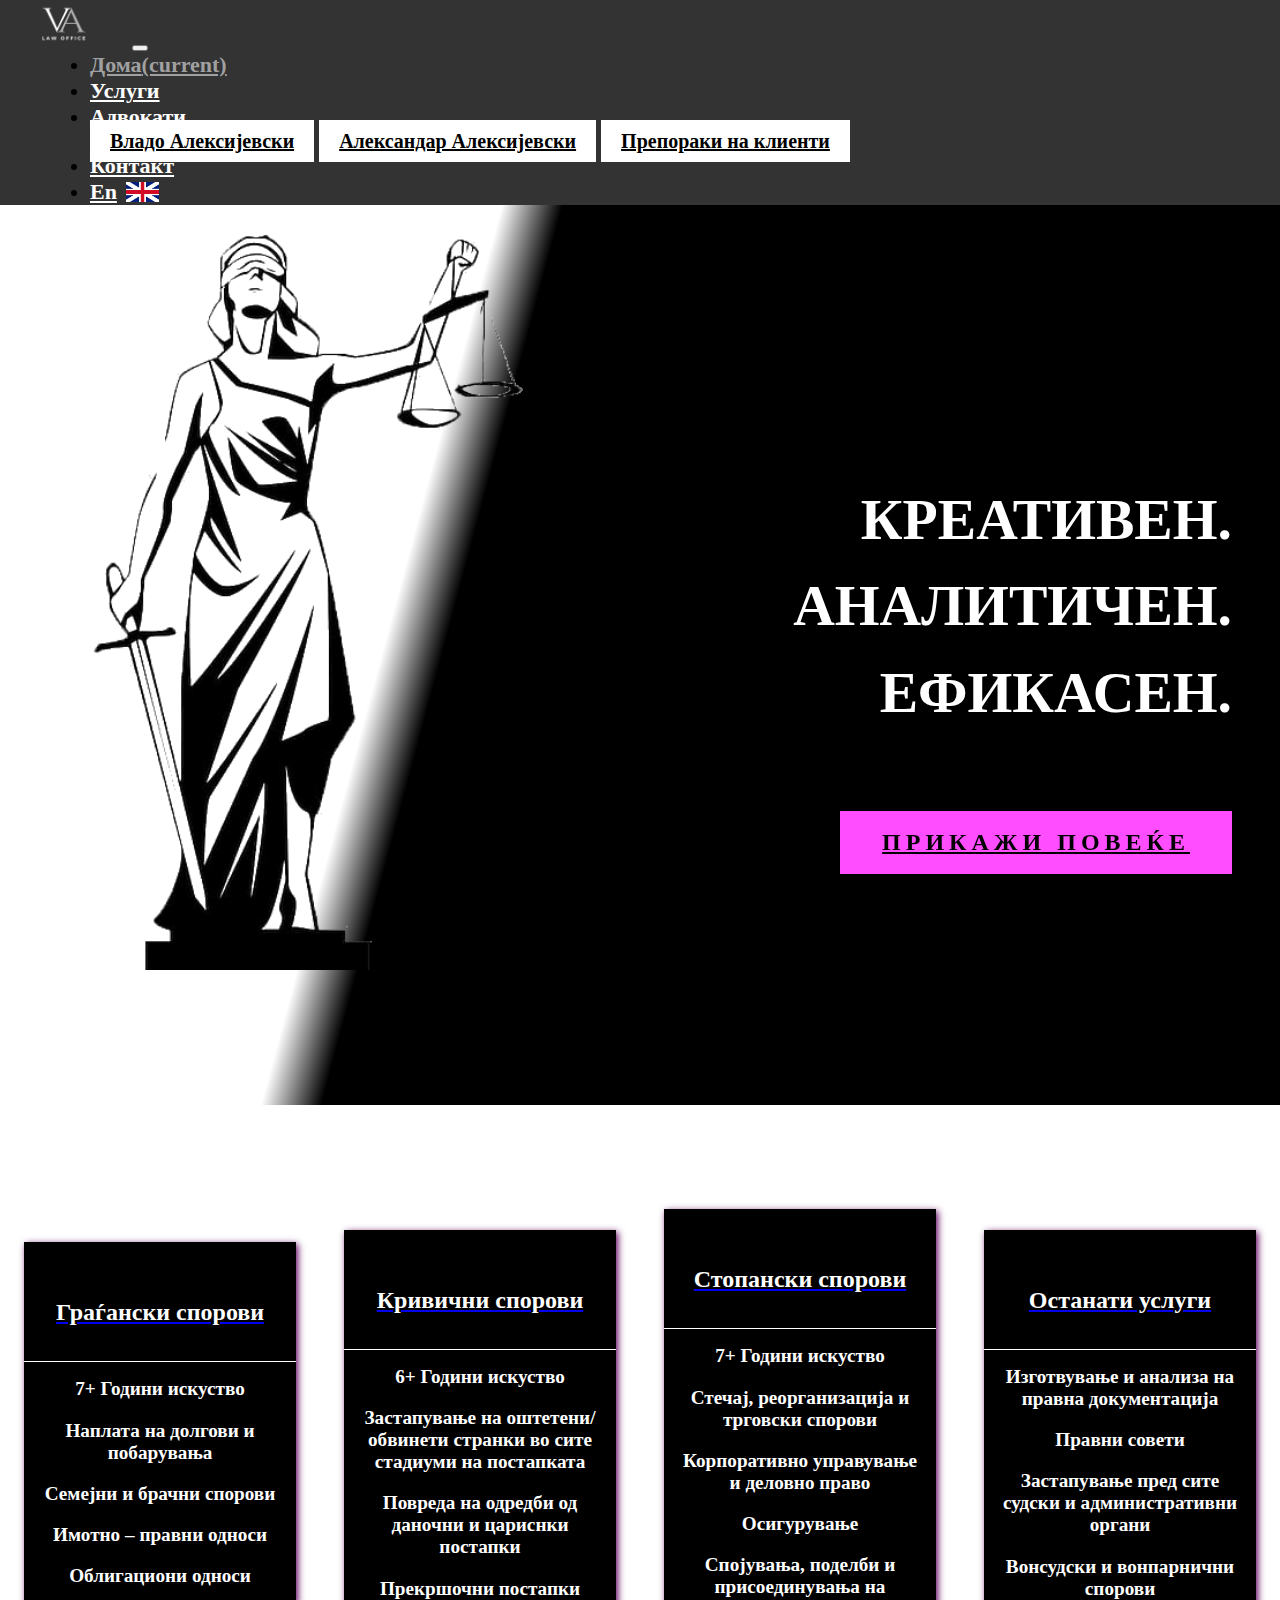
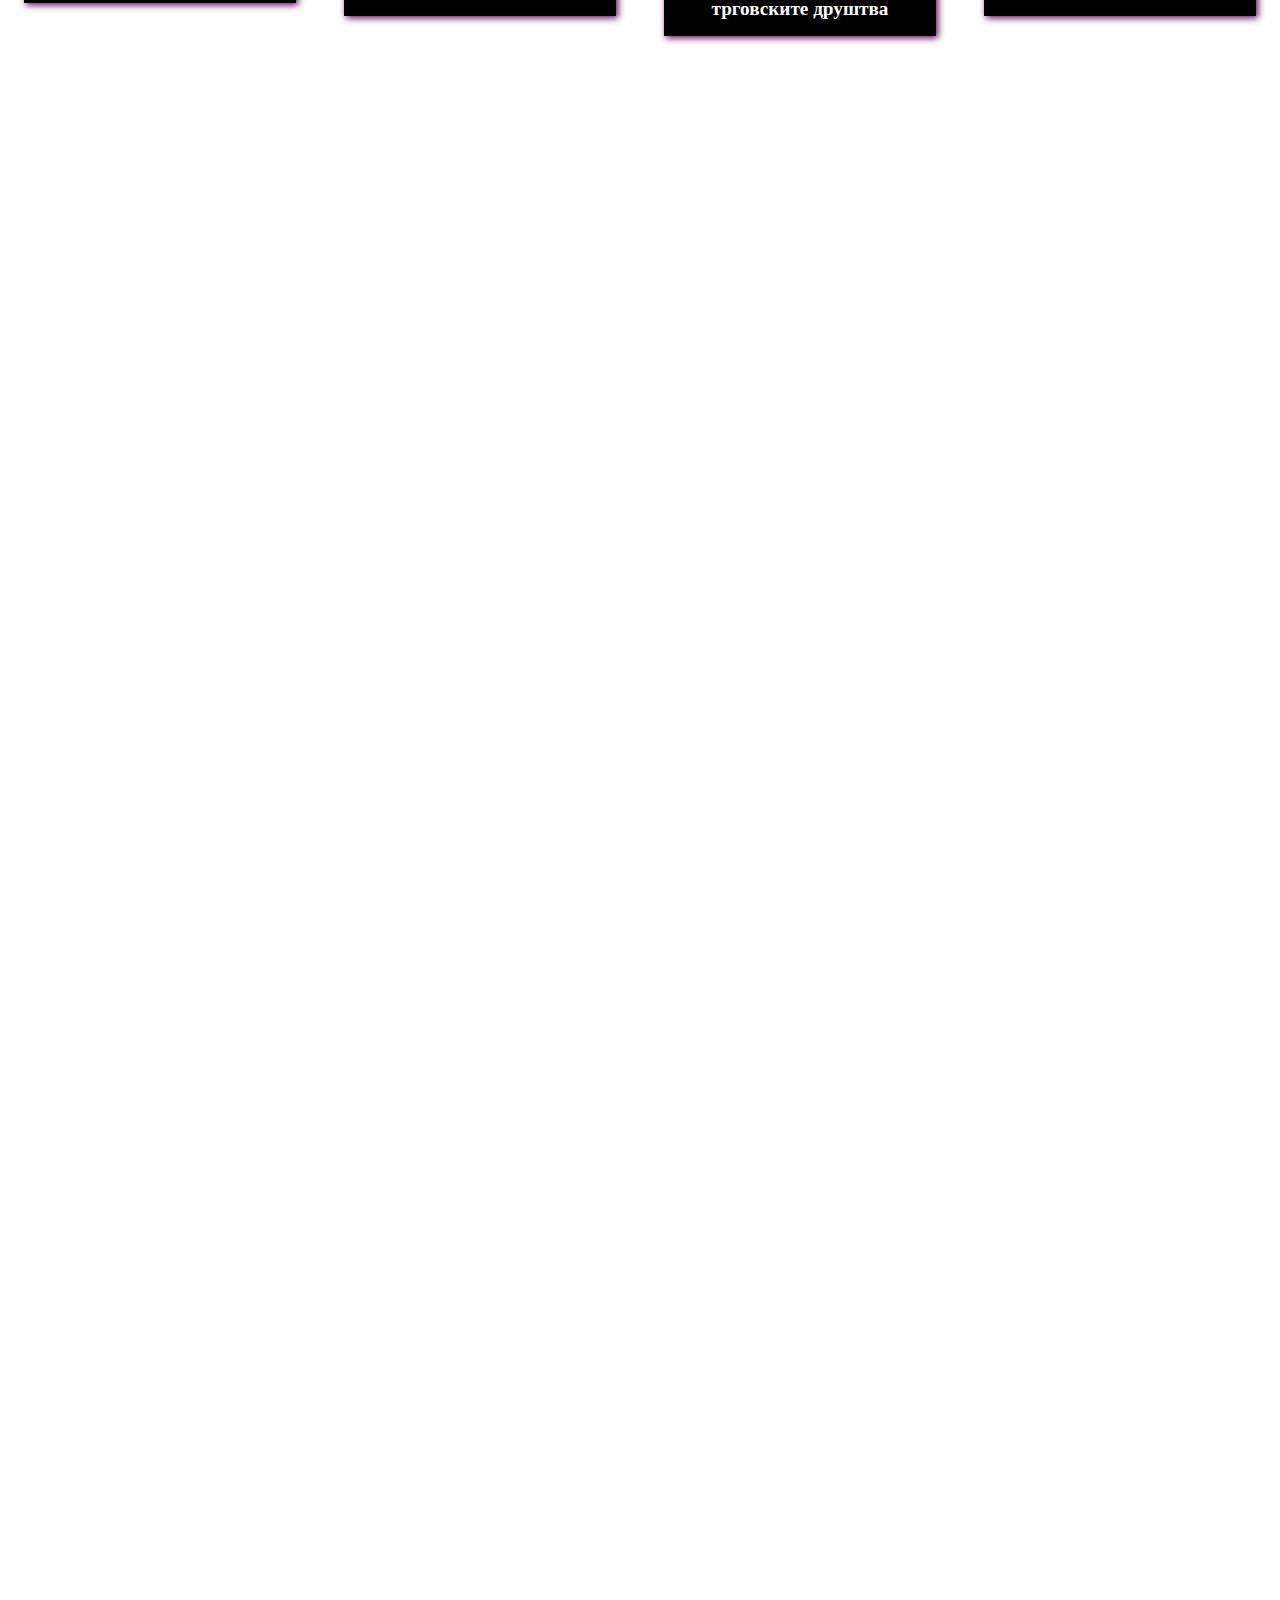
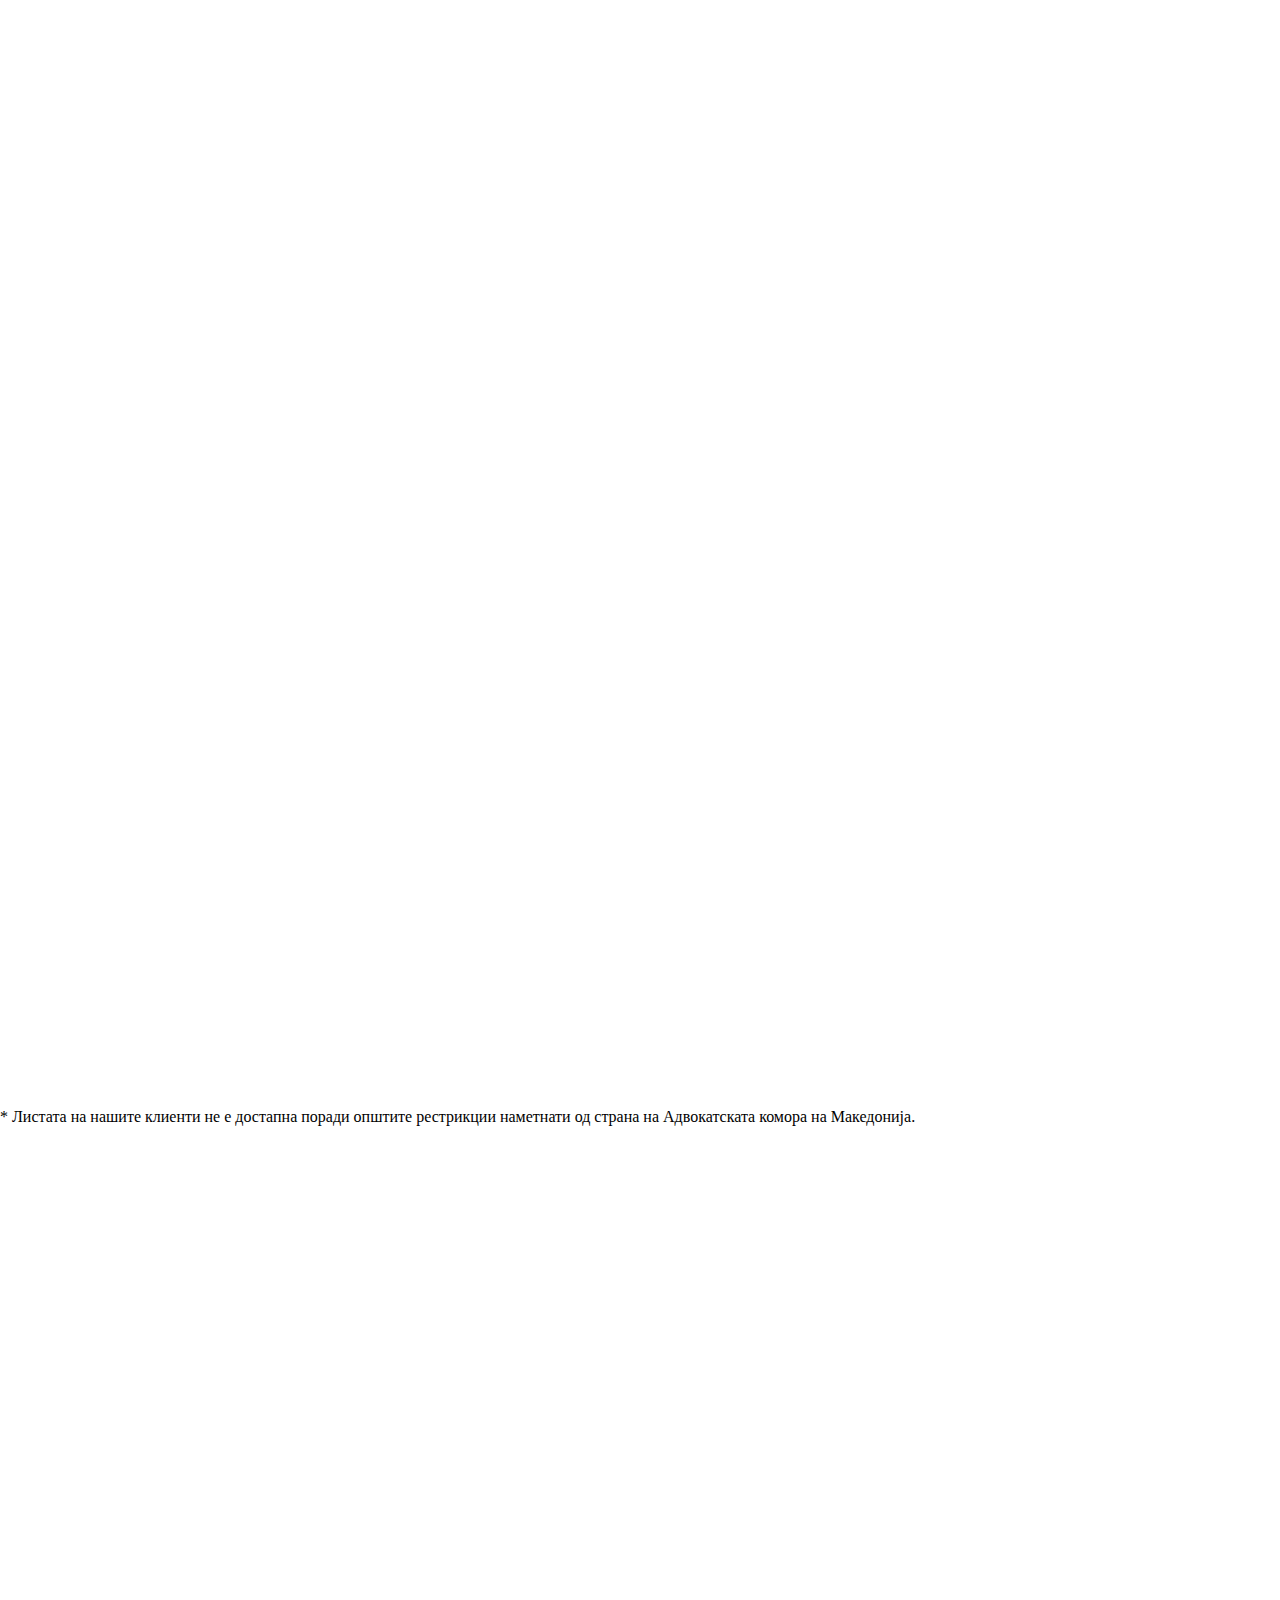
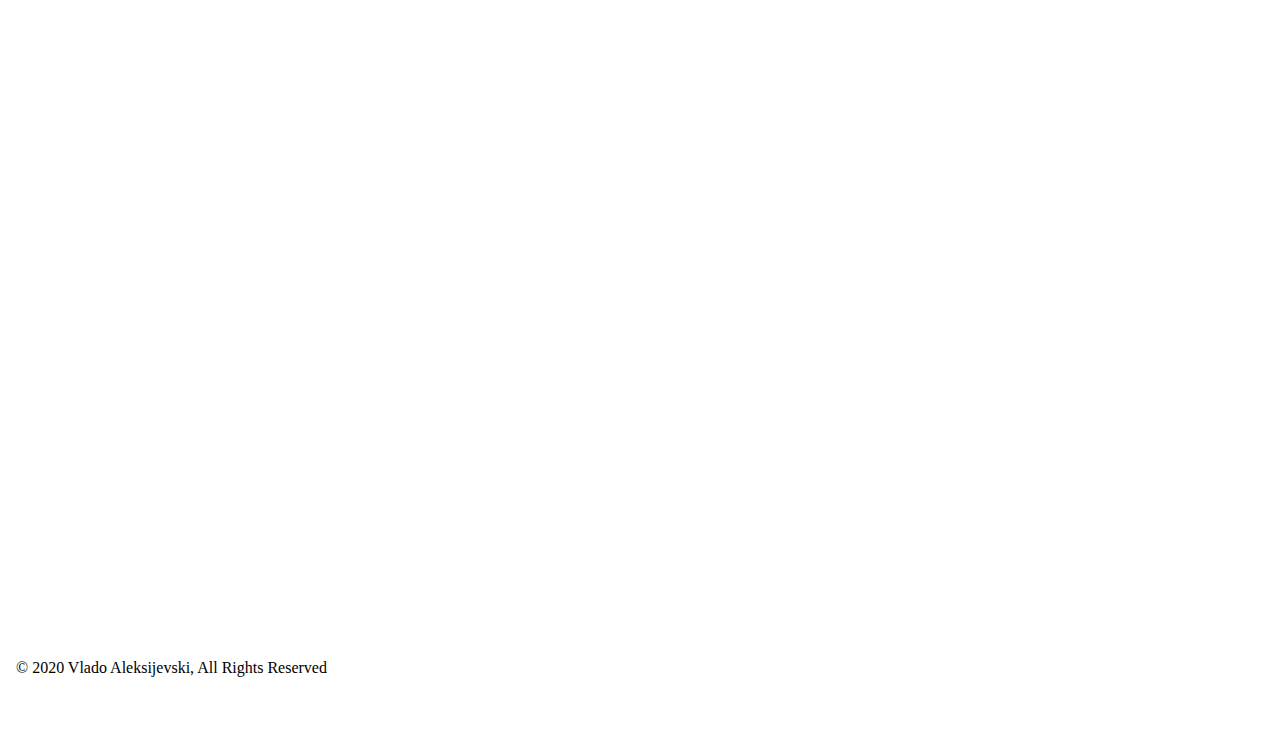
==== commit e58f4132: "Add files via upload" ====
--- a/index.html
+++ b/index.html
@@ -115,11 +115,11 @@
                         <div class="panel-collapse collapse" id="collapse1">
                             <div class="panel-body">
                                 <ul>
-                                    <li>5+ ГОДИНИ ИСКУСТВО</li>
-                                    <li>390 СПОРОВИ</li>
-                                    <li>3434 СУДСКИ РОЧИШТА</li>
-                                    <li>185 ИМОТНИ СПОРОВИ</li>
-                                    <li>92% УСПЕХ</li>
+                                    <li>7+ Години искуство</li>
+                                    <li>Наплата на долгови и побарувања</li>
+                                    <li>Семејни и брачни спорови</li>
+                                    <li>Имотно – правни односи</li>
+                                    <li>Облигациони односи</li>
                                 </ul>
                             </div>
                         </div>
@@ -141,10 +141,10 @@
                         <div class="panel-collapse collapse" id="collapse2">
                             <div class="panel-body">
                                 <ul>
-                                    <li>5+ ГОДИНИ ИСКУСТВО</li>
-                                    <li>150 КЛИЕНТИ</li>
-                                    <li>894 СУДСКИ РОЧИШТА</li>
-                                    <li>85% УСПЕХ</li>
+                                    <li>6+ Години искуство</li>
+                                    <li>Застапување на оштетени/обвинети странки во сите стадиуми на постапката</li>
+                                    <li>Повреда на одредби од даночни и цариснки постапки</li>
+                                    <li>Прекршочни постапки</li>
                                 </ul>
                             </div>
                         </div>
@@ -167,10 +167,11 @@
                         <div class="panel-collapse collapse" id="collapse3">
                             <div class="panel-body">
                                 <ul>
-                                    <li>6+ ГОДИНИ ИСКУСТВО</li>
-                                    <li>273 СПОРОВИ</li>
-                                    <li>СТЕЧАЈНИ ПОСТАПКИ</li>
-                                    <li>12.456.978,00 ДЕНАРИ ЗАШТЕДA ЗА ПРАВНИ ЛИЦА</li>
+                                    <li>7+ Години искуство</li>
+                                    <li>Стечај, реорганизација и трговски спорови</li>
+                                    <li>Корпоративно управување и деловно право</li>
+                                    <li>Осигурување</li>
+                                    <li>Спојувања, поделби и присоединувања на трговските друштва</li>
                                 </ul>
                             </div>
                         </div>
@@ -192,10 +193,10 @@
                         <div class="panel-collapse collapse" id="collapse4">
                             <div class="panel-body">
                                 <ul>
-                                    <li>МЕДИЈАЦИЈА</li>
-                                    <li>ПРАВНИ СОВЕТИ</li>
-                                    <li>ЗАСТАПУВАЊЕ</li>
-                                    <li>ЗАШТИТА НА АВТОРСКИ ПРАВА</li>
+                                    <li>Изготвување и анализа на правна документација</li>
+                                    <li>Правни совети</li>
+                                    <li>Застапување пред сите судски и административни органи</li>
+                                    <li>Вонсудски и вонпарнични спорови</li>
                                 </ul>
                             </div>
                         </div>
@@ -350,8 +351,7 @@
             </div>
             <div class="col-10 offset-1">
                 <p class="text-center etickiKodeks">
-                    * Целосната листа на нашите клиенти не е достапна согласно одредбите од
-                    Кодексот за професионална етика на адвокатите.
+                    * Листата на нашите клиенти не е достапна поради општите рестрикции наметнати од страна на Адвокатската комора на Македонија.
                 </p>
             </div>
         </div>
--- a/css/style.css
+++ b/css/style.css
@@ -227,6 +227,7 @@
 .panel-body ul li {
   font-size: 1.2em;
   margin: 1em 0;
+  font-weight: 700;
 }
 
 .panel-body ul li:first-child {
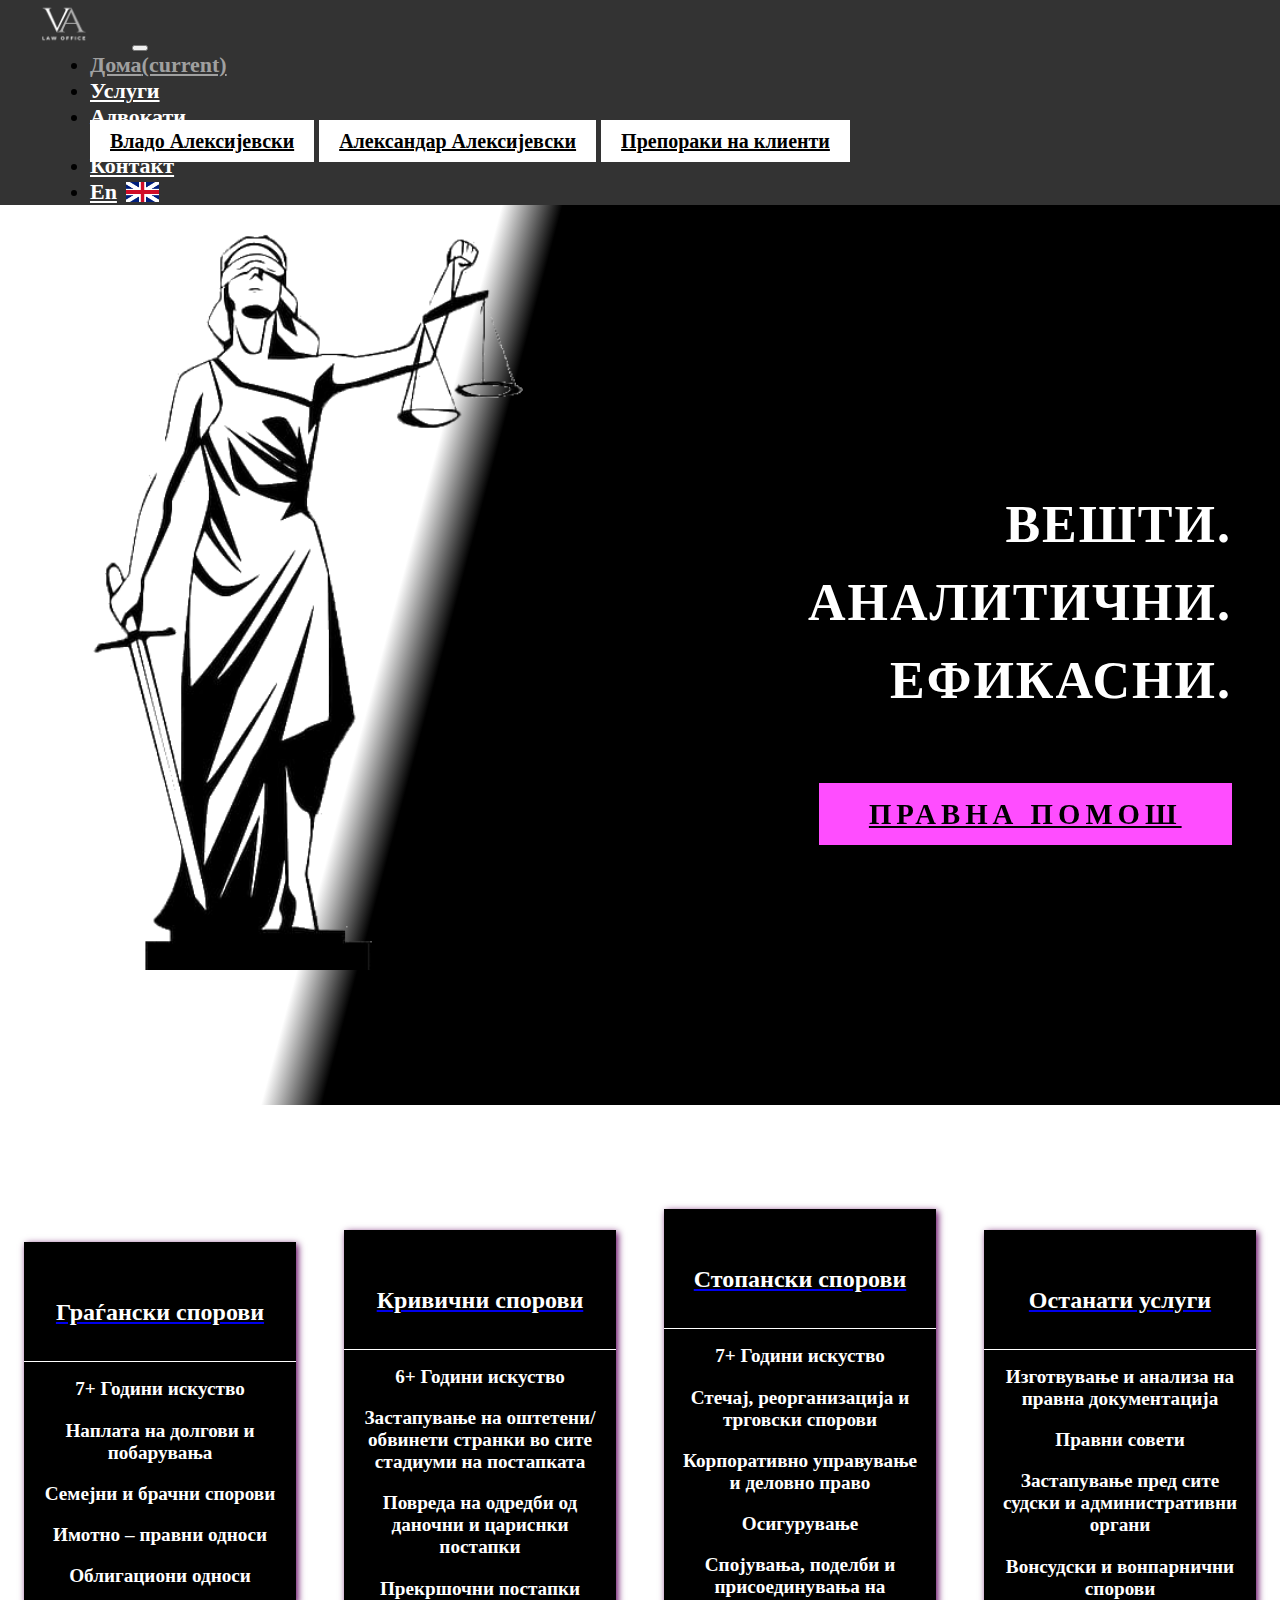
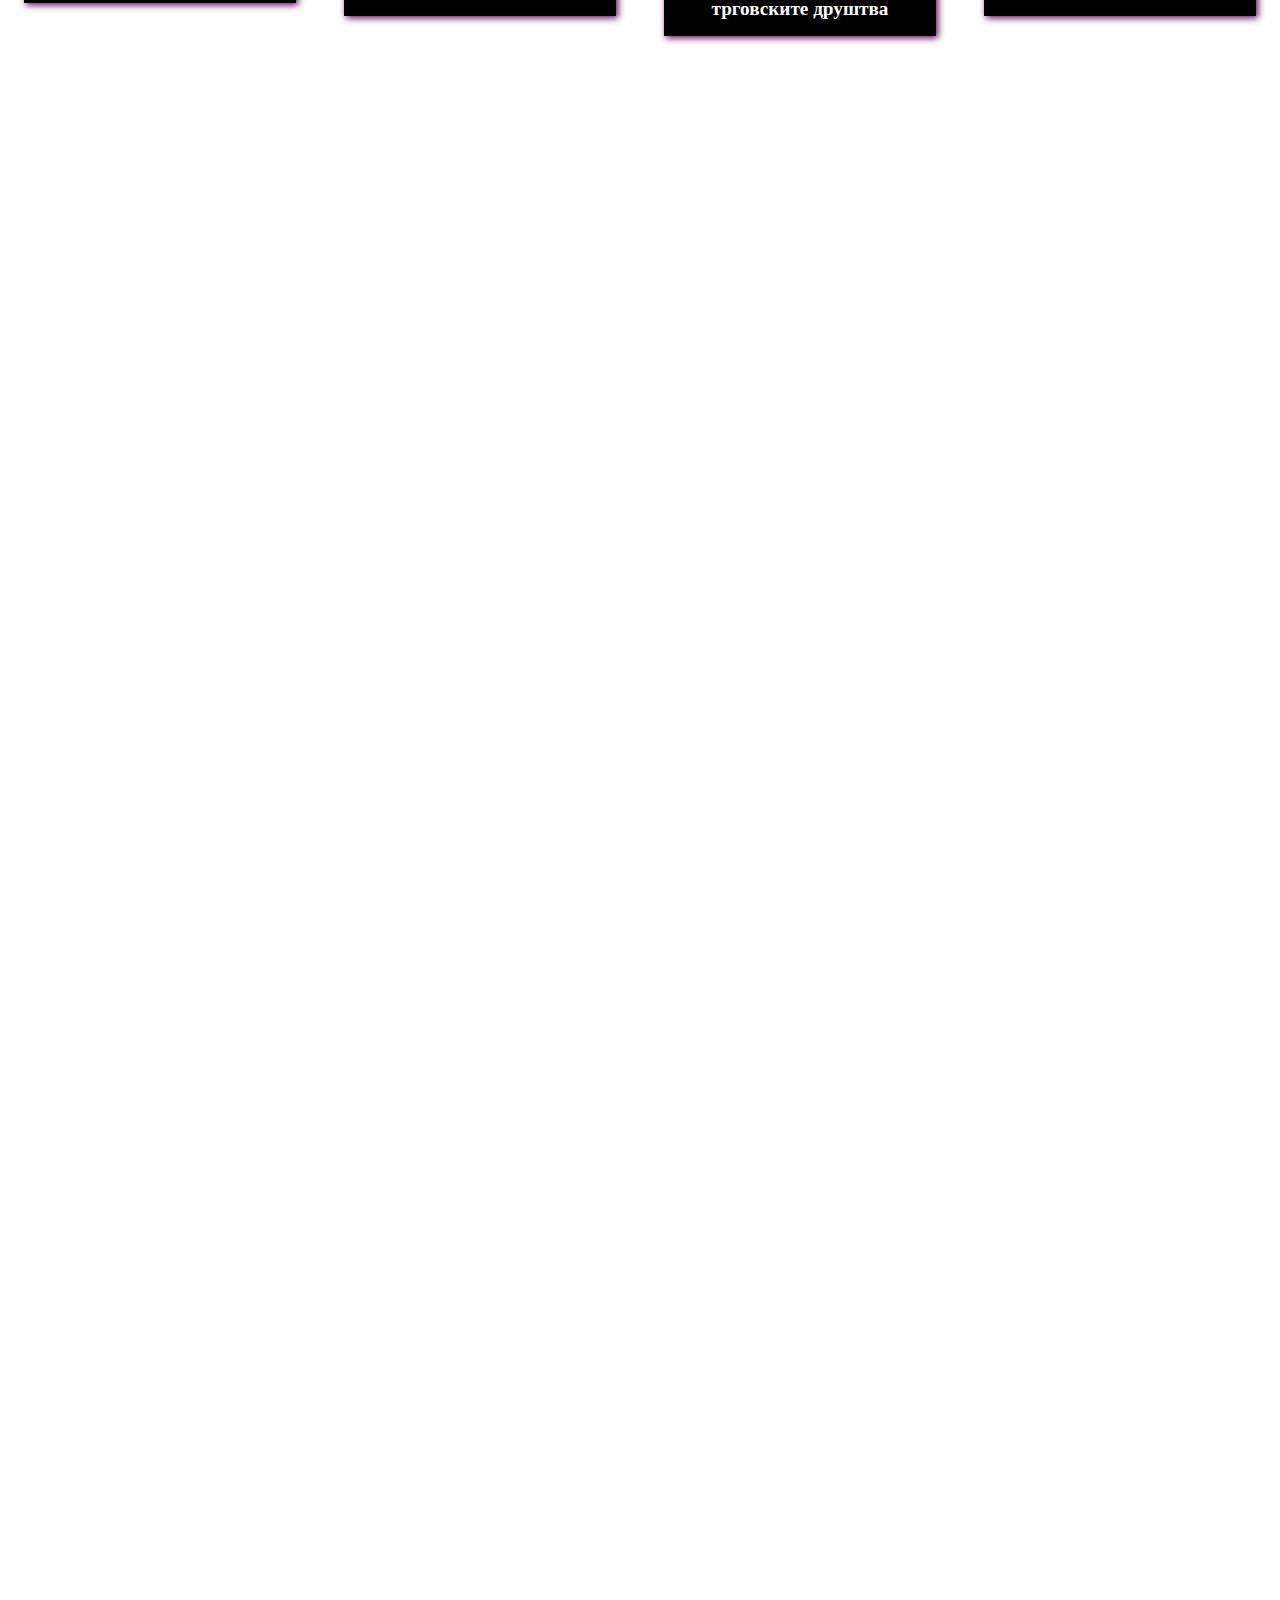
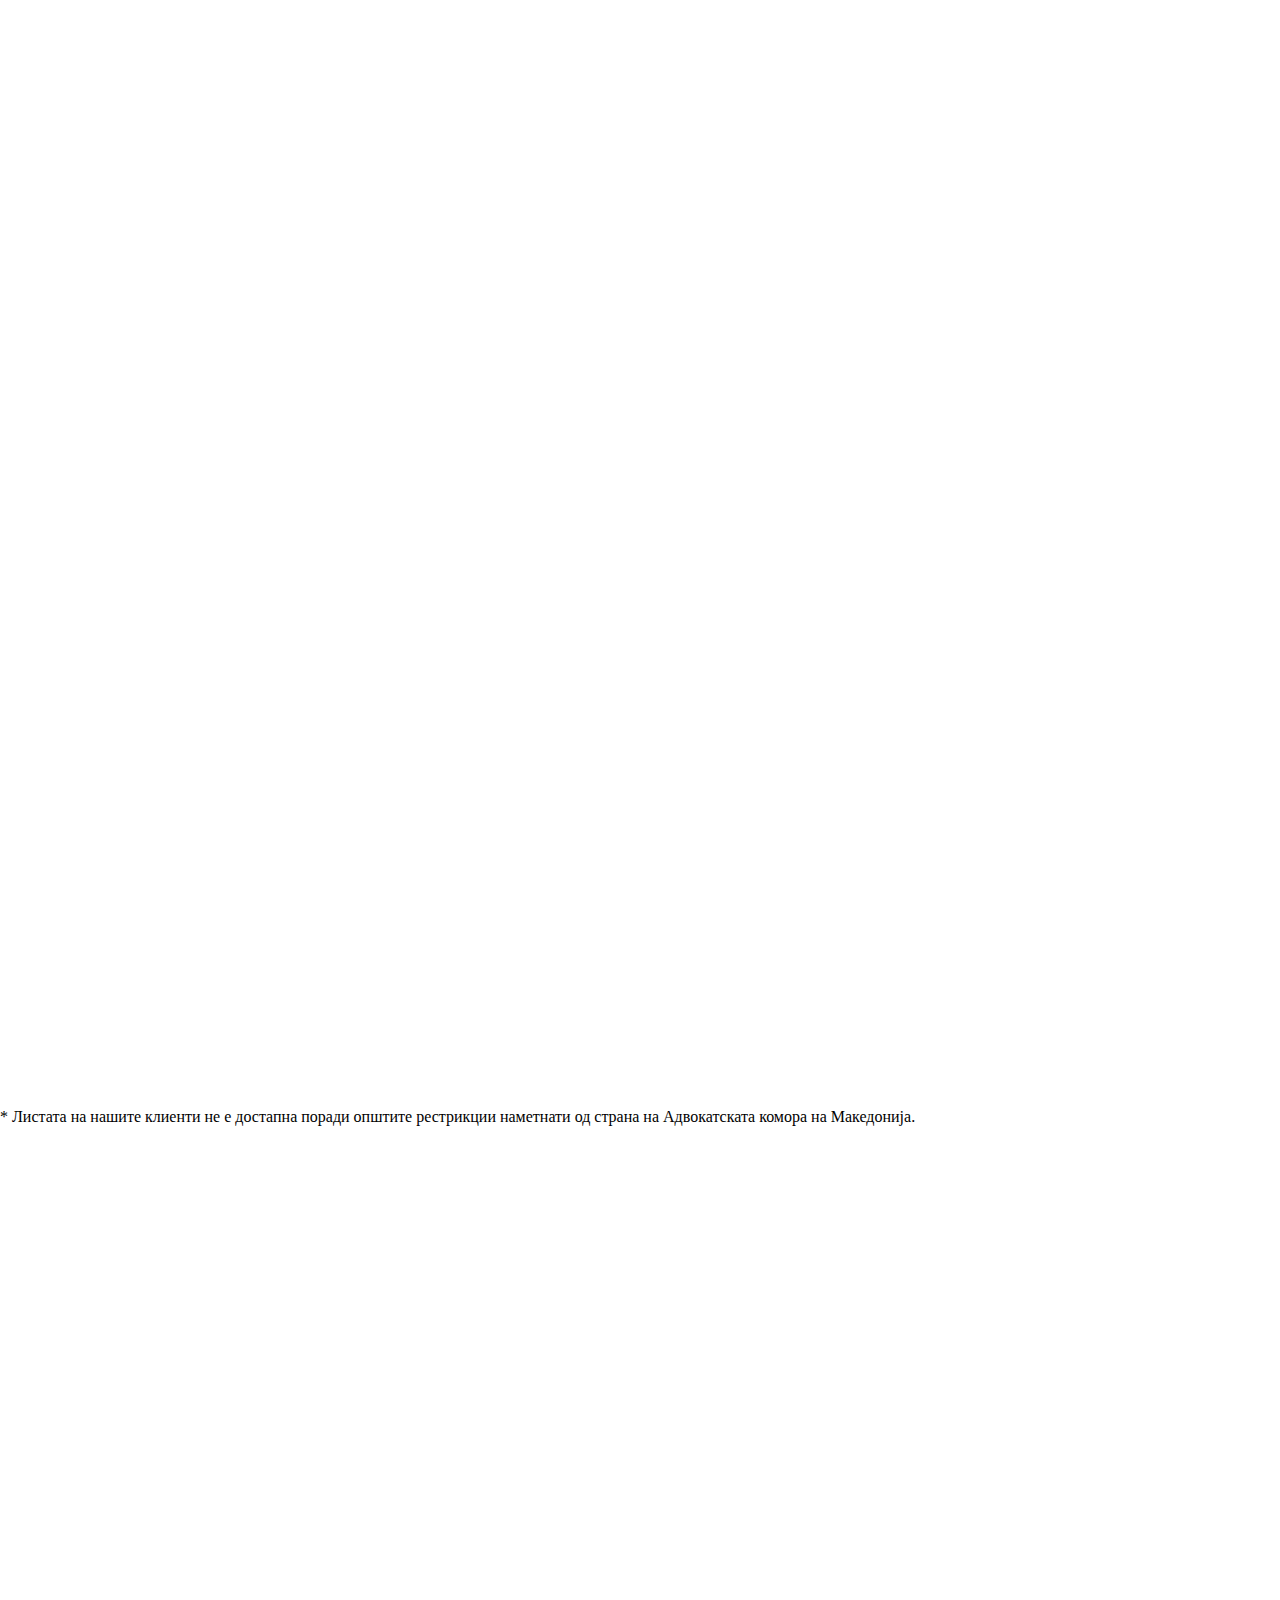
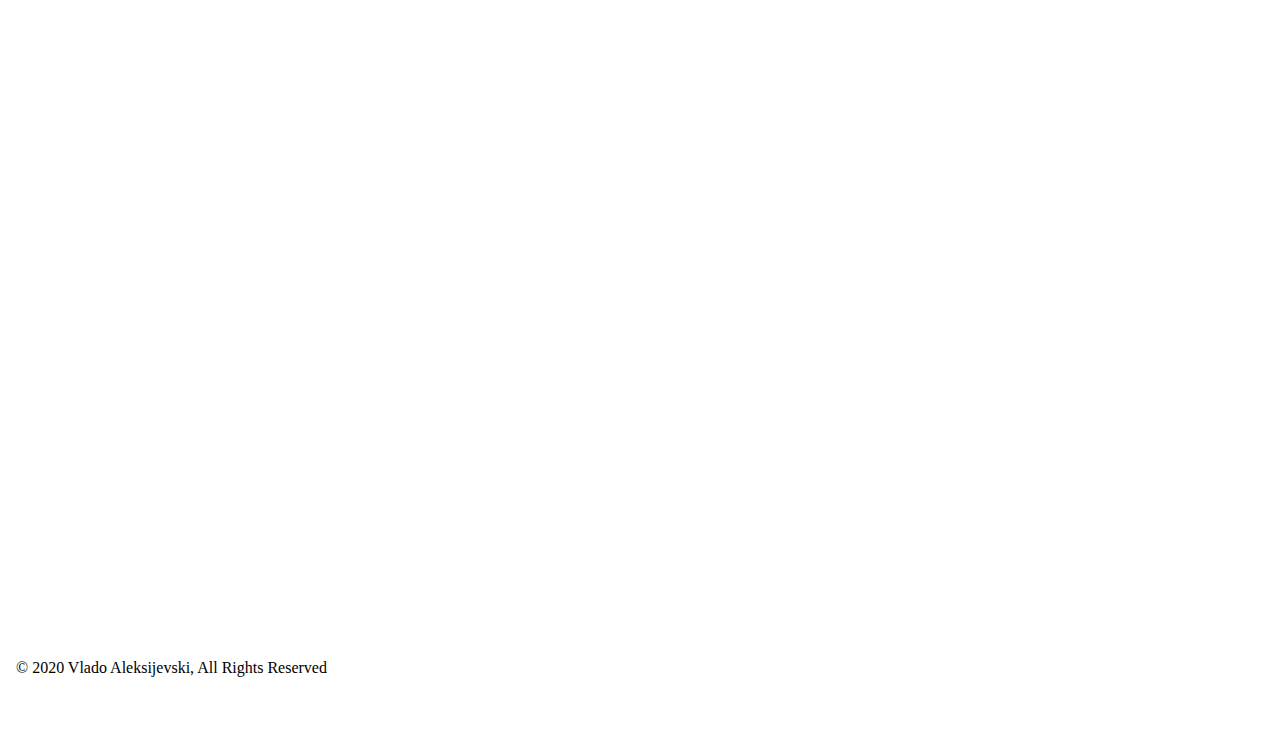
==== commit 66167fd9: "Add files via upload" ====
--- a/index.html
+++ b/index.html
@@ -10,7 +10,7 @@
     <meta name="title" content="Адвокат Владо Алексијевски" />
     <meta name="description" content="Адвокат Владо Алексијевски и Адвокат Александар Алексијевски од Охрид" />
     <meta name="keywords"
-        content="Владо Алексијевски, Александар Алексијевски, правник, адвокат, правен застапник, адвокатска канцеларија, адвокатска канцеларија Алексијевски." />
+        content="Владо Алексијевски, Александар Алексијевски, правник, адвокат, правен застапник, адвокатска канцеларија, адвокатска канцеларија Алексијевски, правна помош." />
     <meta name="robots" content="index, follow" />
     <meta http-equiv="Content-Type" content="text/html; charset=utf-8" />
     <meta name="language" content="English" />
@@ -84,15 +84,15 @@
             <div class="col-12 col-xl-10 offset-xl-1 lady">
                 <div class="main" data-aos="fade-down" data-aos-duration="700">
                     <h1 class="advH1">
-                        КРЕАТИВЕ<span class="dot">Н.</span>
+                        ВЕШT<span class="dot">И.</span>
                         <br />
-                        АНАЛИТИЧЕ<span class="dot">Н.</span>
+                        АНАЛИТИЧН<span class="dot">И.</span>
                         <br />
-                        ЕФИКАСЕ<span class="dot">Н.</span>
+                        ЕФИКАСН<span class="dot">И.</span>
                     </h1>
 
-                    <a class="btn btnLanding" href="#work">ПРИКАЖИ ПОВЕЌЕ</a>
-                    <a class="btn btnLanding btnLanding2" href="#work"><i class="fas fa-angle-down"></i></a>
+                    <a class="btn btnLanding" href="#work">ПРАВНА ПОМОШ</a>
+                    <a class="btn btnLanding btnLanding2" href="#work">ПРАВНА ПОМОШ</a>
                 </div>
             </div>
         </div>
@@ -351,7 +351,8 @@
             </div>
             <div class="col-10 offset-1">
                 <p class="text-center etickiKodeks">
-                    * Листата на нашите клиенти не е достапна поради општите рестрикции наметнати од страна на Адвокатската комора на Македонија.
+                    * Листата на нашите клиенти не е достапна поради општите рестрикции наметнати од страна на
+                    Адвокатската комора на Македонија.
                 </p>
             </div>
         </div>
--- a/css/style.css
+++ b/css/style.css
@@ -123,7 +123,8 @@
 }
 
 .main h1 {
-  font-size: 3.6em;
+  font-size: 3.25em;
+  letter-spacing: 2px;
 }
 
 .advH1 {
@@ -137,10 +138,10 @@
   background-color: rgb(255, 77, 255);
   color: black;
   border-radius: 0;
-  padding: 0.75em 1.75em;
-  font-size: 1.5em;
-  font-weight: bold;
-  margin-top: 1.5em;
+  padding: 0.5em 1.75em;
+  font-size: 1.8em;
+  font-weight: bolder;
+  margin-top: 1em;
   letter-spacing: 5px;
 }
 
@@ -638,7 +639,6 @@
     font-size: 0.85em;
     text-align: left;
   }
-  
 }
 
 @media only screen and (max-width: 767px) {
@@ -670,21 +670,21 @@
     justify-content: center;
     align-items: center;
     text-align: center;
-    padding: 1em;
-    border-radius: 50%;
-    width: 55px;
-    height: 55px;
-    margin: 3.25em auto 0;
-  }
-
-  .fa-angle-down {
+    padding: 0.75em;
+    margin: 2.25em 0;
+    width: 100%;
+    text-align: center;
+    font-size: 1.2em;
+    font-weight: bolder;
+  }
+
+  /* .fa-angle-down {
     display: flex;
     justify-content: center;
     align-items: center;
-    text-align: center;
-    font-size: 1.5em;
+   
     margin: 2px 0 0 4px;
-  }
+  } */
 
   nav ul li a {
     background-color: rgb(255, 255, 255);
@@ -728,7 +728,8 @@
 
   .main h1 {
     margin-top: 2em;
-    font-size: 2.1em;
+    font-size: 2em;
+    letter-spacing: 1px;
   }
 
   h3 {
@@ -896,8 +897,8 @@
   }
 
   .btnLanding {
-    padding: 0.5em 1.2em;
-    font-size: 1.15em;
+    padding: 0.5em;
+    font-size: 0.95em;
     margin-top: 3.25em;
   }
 
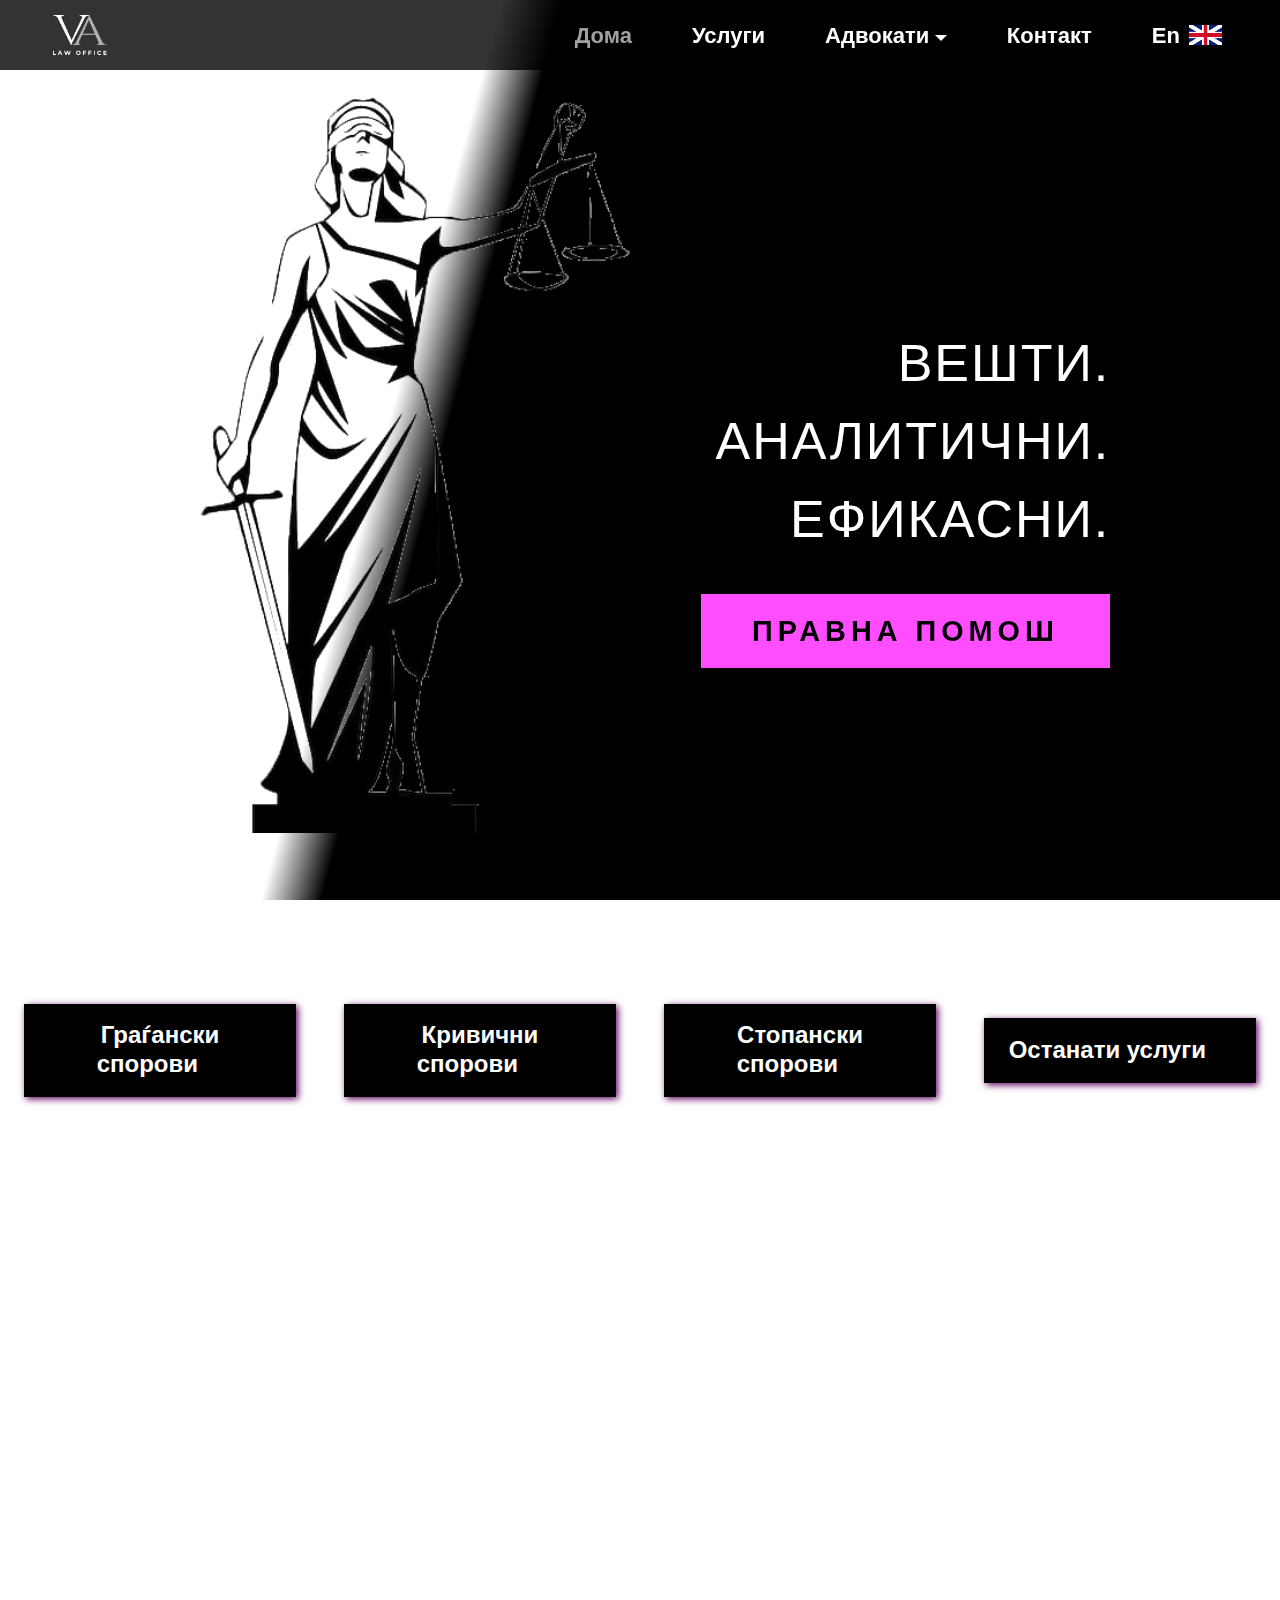
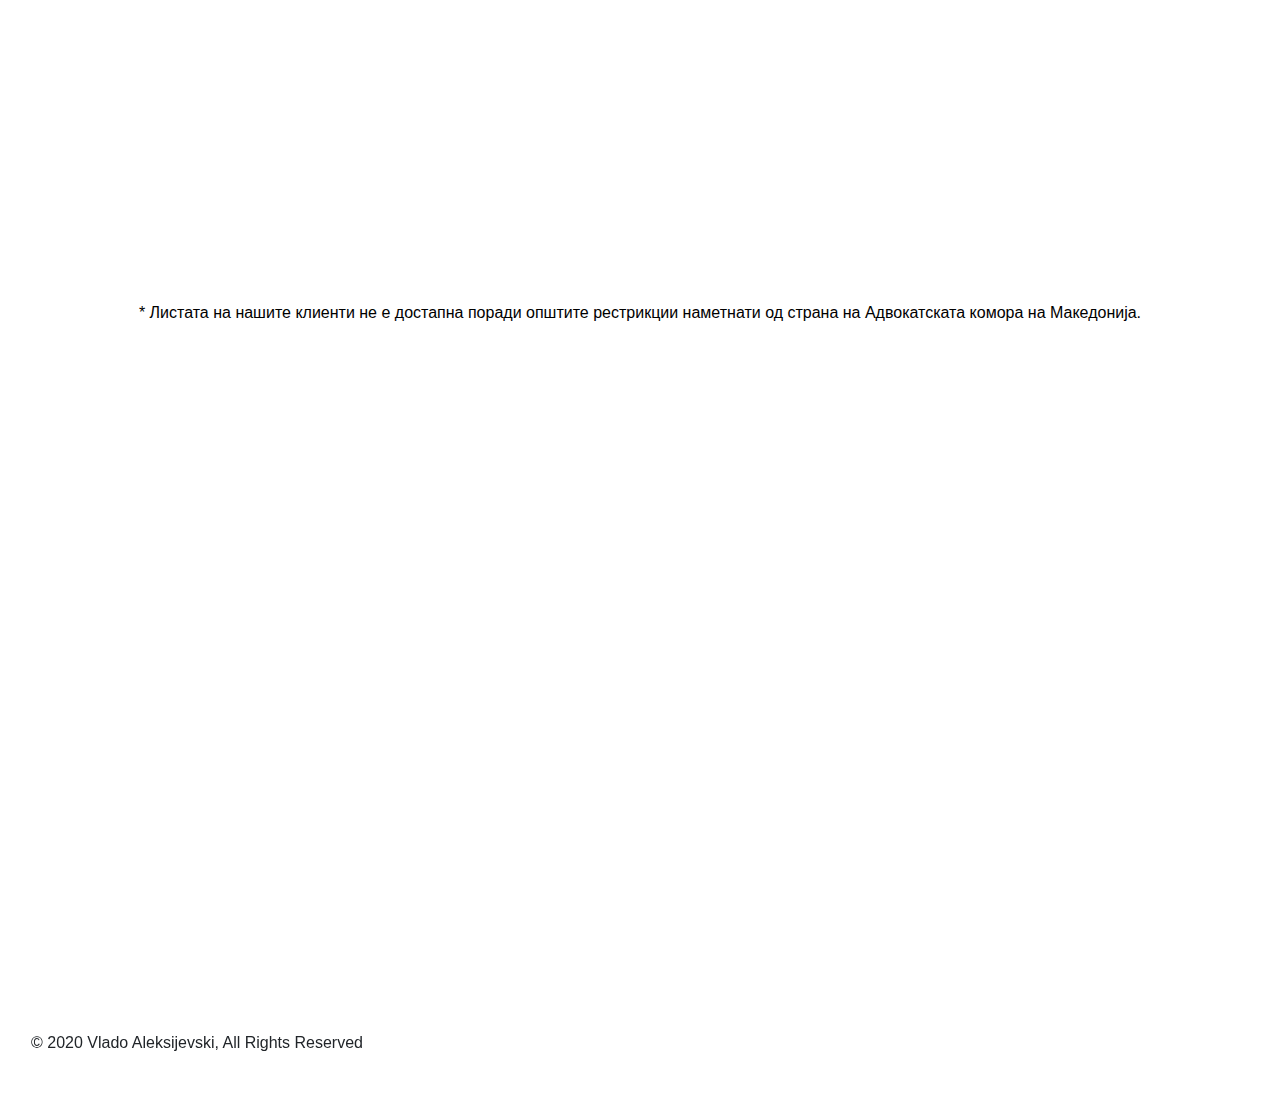
==== commit 4552fef0: "Add files via upload" ====
--- a/index.html
+++ b/index.html
@@ -24,7 +24,7 @@
     <link href="https://unpkg.com/aos@2.3.1/dist/aos.css" rel="stylesheet" />
 
     <script src="https://unpkg.com/aos@2.3.1/dist/aos.js"></script>
-    <link rel="stylesheet" type="text/css" href="css/style.css" />
+    <link rel="stylesheet" type="text/css" href="css/styles.pure.css" />
 
     <title>Владо Алексијевски</title>
 </head>
@@ -385,13 +385,13 @@
                     <p class="bottAdv">Адвокат</p>
                     <p>Алексијевски Владо</p>
                     <p>
-                        <i class="fas fa-mobile-alt"></i>
-                        <a href="tel:070212042" aria-label="Vlado Aleksijevski mobile phone number">070 212 042</a>
+                        <a href="tel:070212042" aria-label="Vlado Aleksijevski mobile phone number">
+                            <i class="fas fa-mobile-alt"></i> 070 212 042</a>
                     </p>
                     <p class="mailAdv">
-                        <i class="fas fa-envelope"></i>
-                        <a href="mailto:advokat.vladoaleksieski@gmail.com"
-                            aria-label="Vlado Aleksijevski email">advokat.vladoaleksieski@gmail.com</a>
+
+                        <a href="mailto:advokat.vladoaleksieski@gmail.com" aria-label="Vlado Aleksijevski email"> <i
+                                class="fas fa-envelope"></i> advokat.vladoaleksieski@gmail.com</a>
                     </p>
                 </div>
                 <div class="botDivAdv2">
@@ -399,15 +399,15 @@
                     <p>Алексијевски Александар</p>
 
                     <p class="lastNum">
-                        <i class="fas fa-phone"></i>
-
-                        <a href="tel:046511608" aria-label="Vlado Aleksijevski office phone number">
-                            046 511 608</a>
+
+
+                        <a href="tel:046511608" aria-label="Vlado Aleksijevski office phone number"> <i
+                                class="fas fa-phone"></i> 046 511 608</a>
                     </p>
                     <p class="mailAdv">
-                        <i class="fas fa-envelope"></i>
-                        <a href="mailto:advokataa@t-home.mk"
-                            aria-label="Aleksandar Aleksijevski email">advokataa@t-home.mk</a>
+
+                        <a href="mailto:advokataa@t-home.mk" aria-label="Aleksandar Aleksijevski email"> <i
+                                class="fas fa-envelope"></i> advokataa@t-home.mk</a>
                     </p>
                 </div>
             </div>
@@ -441,7 +441,7 @@
         AOS.init();
     </script>
 
-    <script src="js/main.js"></script>
+    <script src="js/main.js" async></script>
 </body>
 
 </html>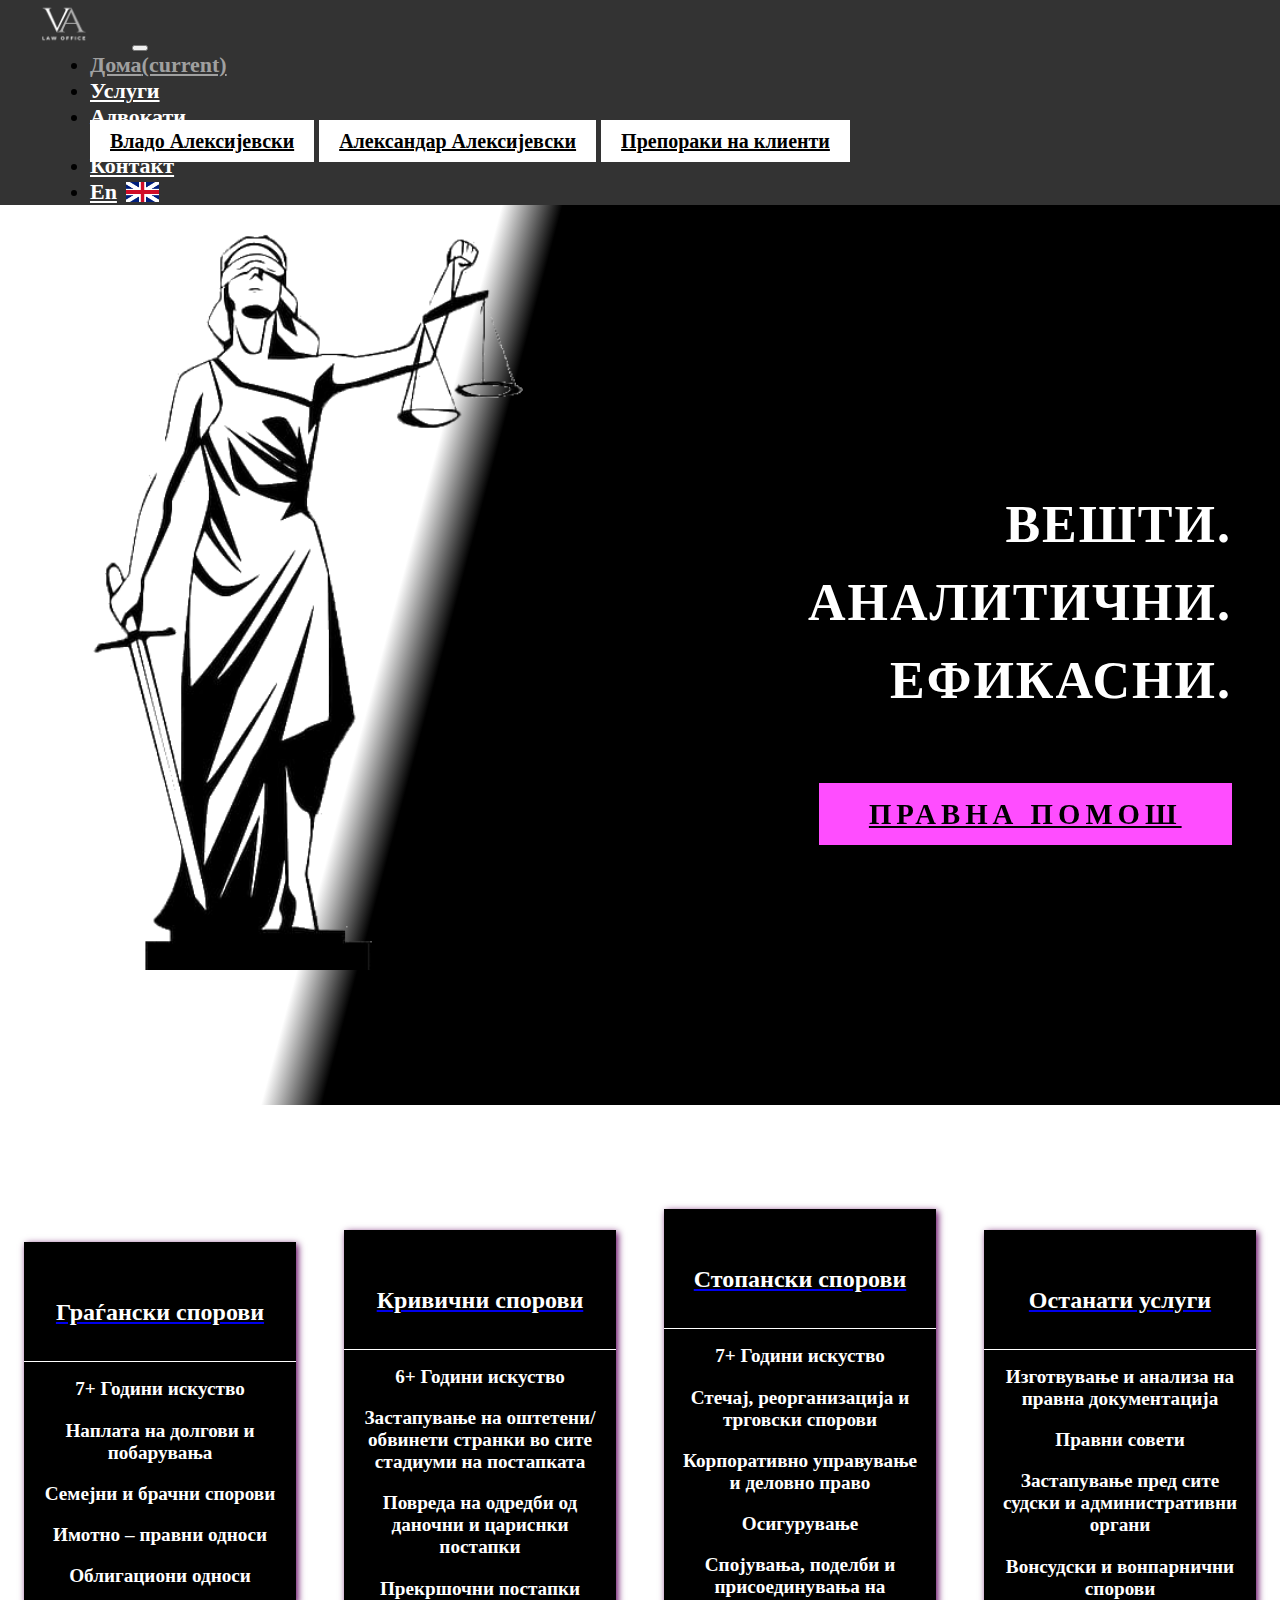
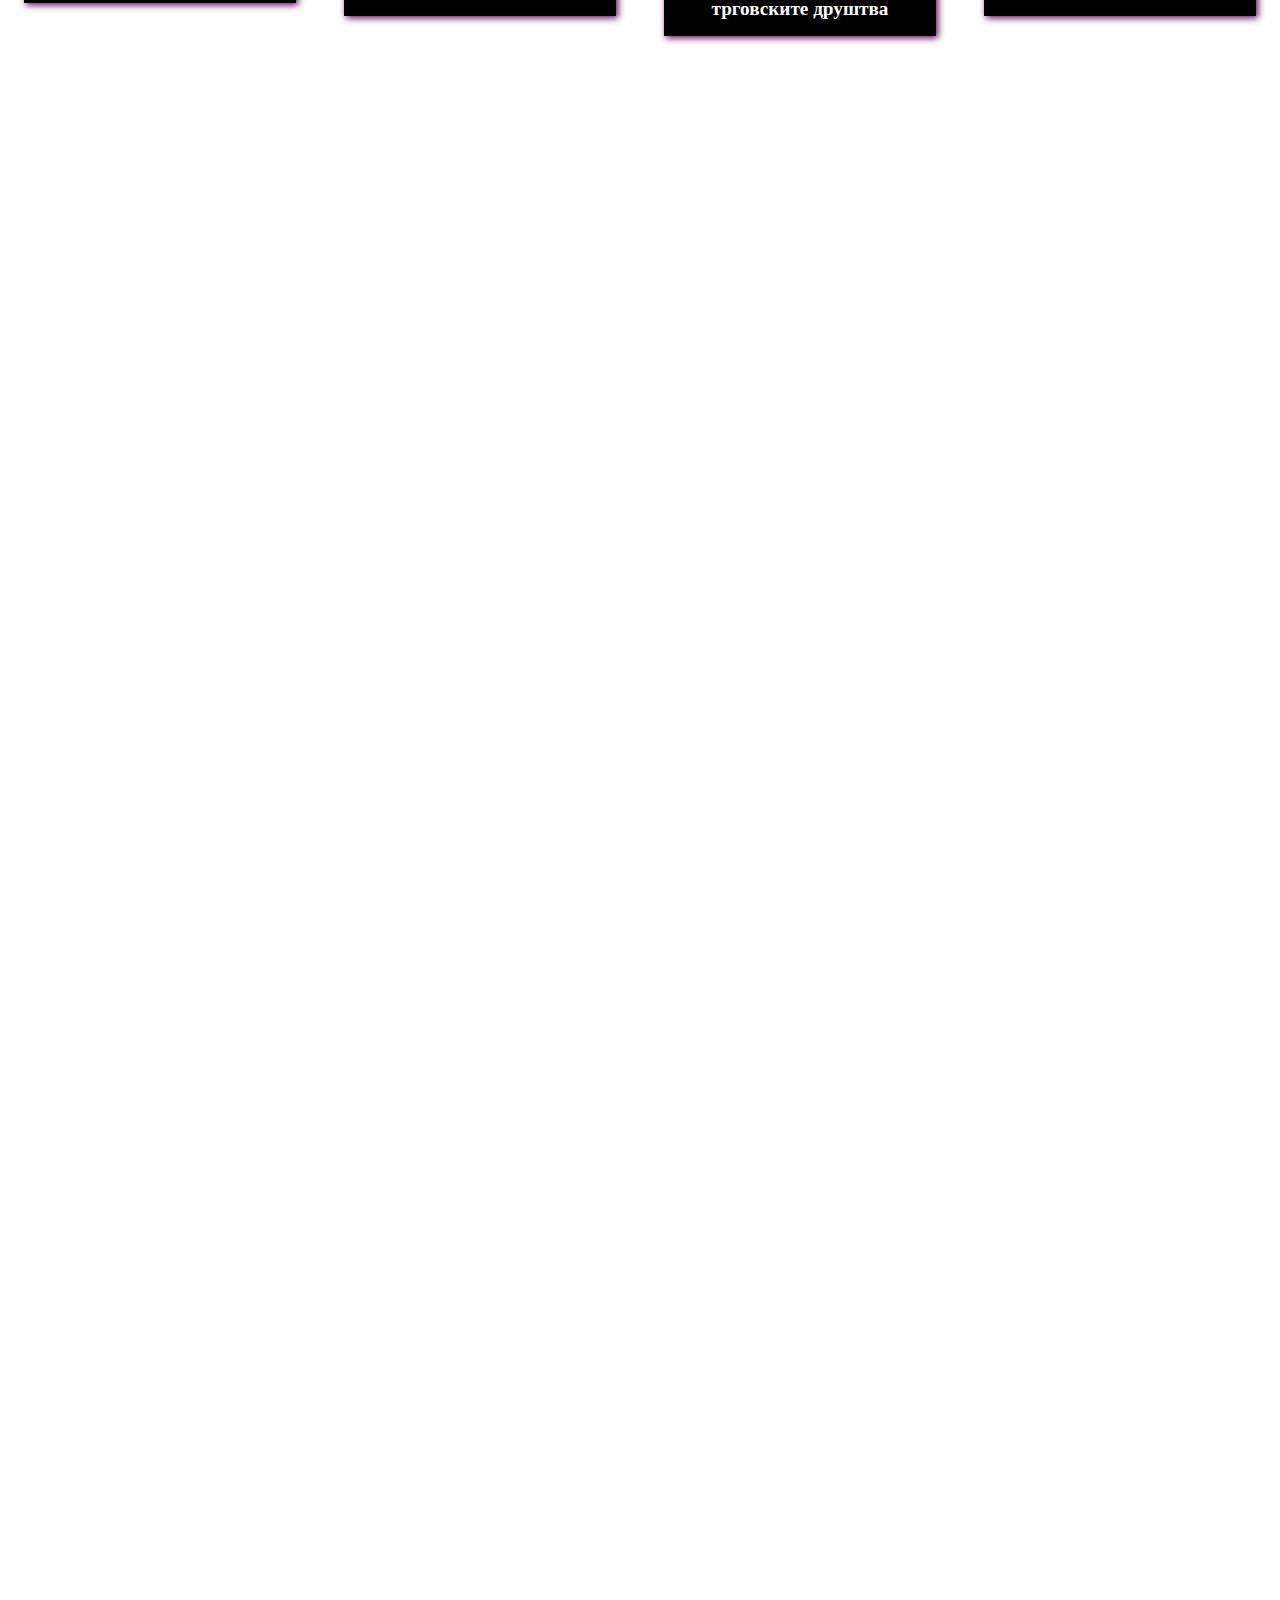
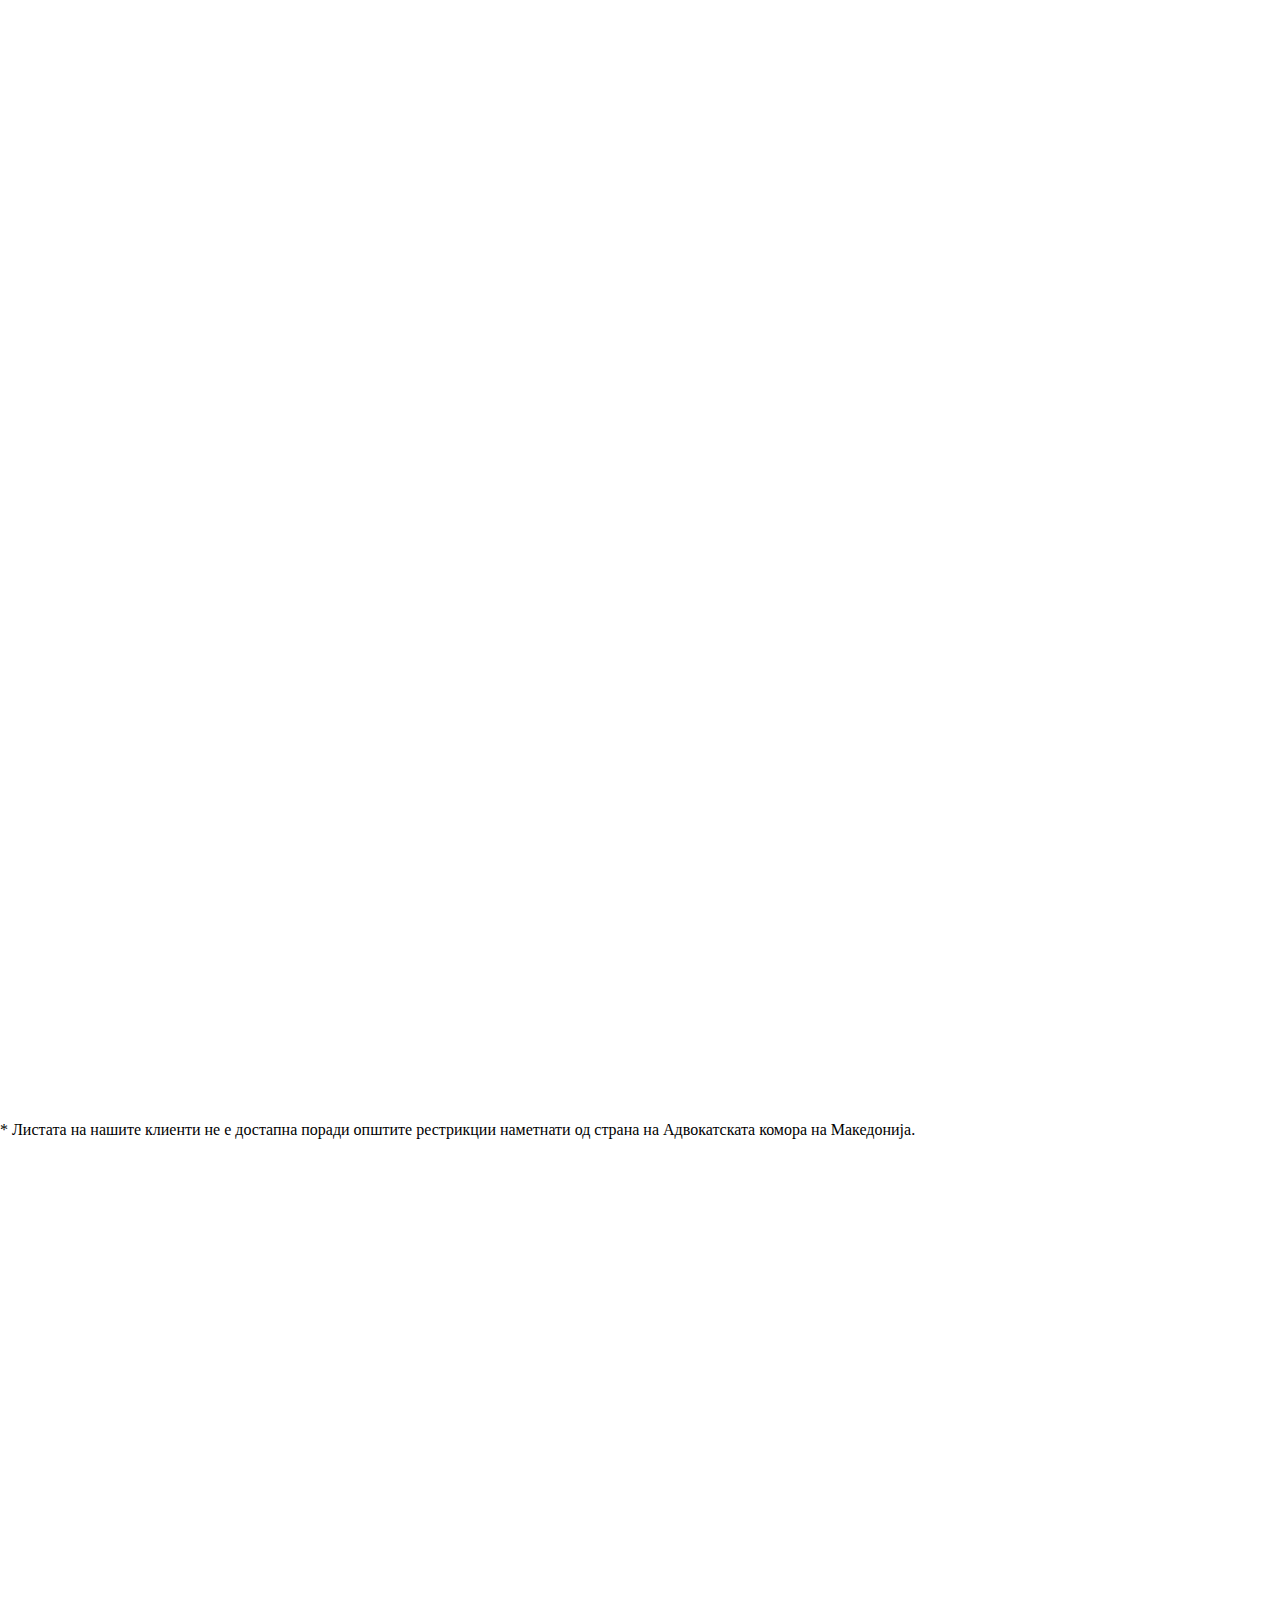
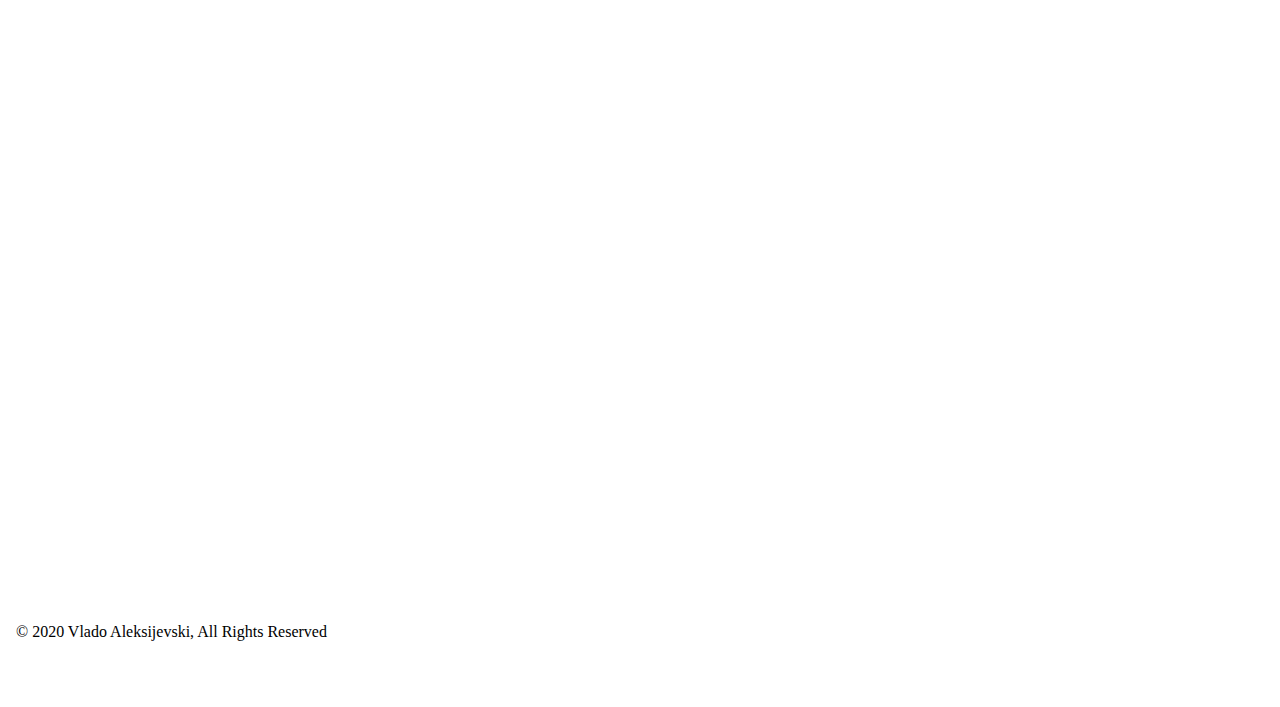
==== commit 2326434d: "Add files via upload" ====
--- a/index.html
+++ b/index.html
@@ -24,7 +24,7 @@
     <link href="https://unpkg.com/aos@2.3.1/dist/aos.css" rel="stylesheet" />
 
     <script src="https://unpkg.com/aos@2.3.1/dist/aos.js"></script>
-    <link rel="stylesheet" type="text/css" href="css/styles.pure.css" />
+    <link rel="stylesheet" type="text/css" href="css/style.css" />
 
     <title>Владо Алексијевски</title>
 </head>
--- a/css/style.css
+++ b/css/style.css
@@ -0,0 +1,924 @@
+body,
+html {
+  padding: 0;
+  margin: 0;
+}
+
+html {
+  scroll-behavior: smooth !important;
+}
+
+.navbar {
+  background-color: rgba(0, 0, 0, 0.8);
+}
+
+nav .navbar-brand,
+nav .navbar-nav {
+  margin: 0em 2.5em;
+}
+
+.navbar-brand .logoPic {
+  height: 3em;
+}
+
+a.nav-link {
+  font-size: 22px;
+  display: flex;
+  align-items: center;
+}
+
+.fixed-top {
+  padding: 0;
+}
+
+nav .navbar-nav,
+.landingText {
+  font-size: 1.25em;
+}
+
+nav ul li a {
+  color: white;
+  font-weight: bold;
+  margin-right: 2em;
+}
+
+nav ul li a:hover,
+nav ul li a:active {
+  color: rgb(221, 221, 221);
+}
+
+.active {
+  color: rgb(160, 160, 160);
+}
+
+nav ul li .last {
+  margin-right: 0;
+}
+
+.last img {
+  height: 20px;
+  margin-left: 0.4em;
+}
+
+.fa-bars {
+  color: white;
+}
+
+.landingPage {
+  height: 100vh;
+  background: linear-gradient(
+    105deg,
+    rgba(255, 255, 255, 1) 0%,
+    rgb(255, 255, 255) 33%,
+    rgba(0, 0, 0, 1) 37%,
+    rgba(0, 0, 0, 1) 100%
+  );
+}
+
+.lady {
+  height: 85vh;
+  background-image: url("../images/ladyblack.png");
+  background-repeat: no-repeat;
+  background-size: contain;
+}
+
+.fencer,
+.fencer2 {
+  min-height: 109vh;
+  background-image: url("../images/fen2.jpg");
+  background-size: cover;
+  background-position: center;
+  background-repeat: no-repeat;
+}
+
+.fencer2 {
+  background-color: black;
+  background-image: url("../images/fen.jpg");
+  min-height: 75vh;
+}
+
+.bgFen {
+  height: 30vh;
+  background-image: url("../images/fen4.jpg");
+  background-repeat: no-repeat;
+  background-size: cover;
+  background-position: center;
+  background-attachment: fixed;
+}
+
+.bgDark {
+  height: 30vh;
+  background-color: rgba(0, 0, 0, 0.35);
+}
+
+.main {
+  height: 75vh;
+  color: white;
+  padding: 2em 1em;
+  display: flex;
+  flex-direction: column;
+  align-items: flex-end;
+  justify-content: center;
+  margin-right: 2em;
+}
+
+.main h1 {
+  font-size: 3.25em;
+  letter-spacing: 2px;
+}
+
+.advH1 {
+  margin-top: 3.5em;
+  line-height: 1.5em;
+  text-align: right;
+}
+
+.btnLanding,
+.btnLanding2 {
+  background-color: rgb(255, 77, 255);
+  color: black;
+  border-radius: 0;
+  padding: 0.5em 1.75em;
+  font-size: 1.8em;
+  font-weight: bolder;
+  margin-top: 1em;
+  letter-spacing: 5px;
+}
+
+.btnLanding2 {
+  display: none;
+}
+
+.btnLanding:hover,
+.btnLanding2:hover {
+  background-color: rgb(95, 0, 95);
+  color: white;
+  transition: 0.35s ease;
+}
+
+.aboutWork {
+  background-image: url("../images/fen.jpg");
+  background-position: center;
+  background-size: cover;
+  background-repeat: no-repeat;
+  height: 50vh;
+  background-attachment: fixed;
+}
+
+.workFlexRow {
+  display: flex;
+  justify-content: space-between;
+  align-items: center;
+  padding: 5em 0;
+  position: relative;
+}
+
+.workFlexRow .workRowDiv {
+  background-color: black;
+  width: 90%;
+  margin: 1.5em;
+  text-align: center;
+  color: white;
+  -webkit-box-shadow: 2px 2px 7px 0px rgb(95, 0, 95);
+  -moz-box-shadow: 2px 2px 7px 0px rgb(95, 0, 95);
+  box-shadow: 2px 2px 7px 0px rgb(95, 0, 95);
+}
+
+.workRowDiv h5 {
+  font-weight: bold;
+  font-size: 1.5em;
+  color: white;
+  padding: 0.715em 1em;
+  margin-bottom: 0;
+}
+
+.carousel-inner {
+  -webkit-box-shadow: 3px 1px 25px -11px gray;
+  -moz-box-shadow: 3px 1px 25px -11px gray;
+  box-shadow: 3px 1px 25px -11px gray;
+  padding: 1em;
+}
+
+.btnPanel:hover {
+  text-decoration: none;
+}
+
+.workRowDiv h5:hover {
+  transition: 0.4s ease;
+  color: black;
+  background-color: white;
+}
+
+.panel-body ul {
+  list-style: none;
+  padding: 1em;
+  margin-bottom: 0;
+  border-top: 1px solid white;
+}
+
+.navbar-collapse,
+.panel-collapse {
+  transition: 0.5s ease;
+}
+
+.panel-collapse {
+  background-color: black;
+}
+
+.panel-body ul li {
+  font-size: 1.2em;
+  margin: 1em 0;
+  font-weight: 700;
+}
+
+.panel-body ul li:first-child {
+  margin-top: 0;
+}
+
+.panel-body ul li:last-child {
+  margin-bottom: 0;
+}
+
+.advokatRow {
+  padding: 0;
+}
+
+.advokatText,
+.advokatText2 {
+  display: flex;
+  flex-direction: column;
+  justify-content: center;
+  padding: 0 4em;
+  background: linear-gradient(
+    105deg,
+    rgba(255, 255, 255, 1) 0%,
+    rgb(255, 255, 255) 62%,
+    rgba(0, 0, 0, 1) 66%,
+    rgba(0, 0, 0, 1) 100%
+  );
+}
+
+.advokatText2 {
+  text-align: right;
+  background: linear-gradient(
+    249deg,
+    rgba(255, 255, 255, 1) 0%,
+    rgb(255, 255, 255) 63%,
+    rgba(0, 0, 0, 1) 67%,
+    rgba(0, 0, 0, 1) 100%
+  );
+}
+
+.advokatText h3,
+.advokatText2 h3 {
+  position: relative;
+  margin: 1em 0 2em;
+  font-weight: bold;
+  letter-spacing: 2px;
+  line-height: 1.35em;
+}
+
+.advokatText h3:before,
+.advokatText2 h3:before {
+  position: absolute;
+  content: "";
+  height: 0.2em;
+  width: 60%;
+  bottom: -0.1em;
+  z-index: -5;
+  background: purple;
+}
+
+.advokatText2 h3:before {
+  right: 0;
+}
+
+.advokatText p {
+  width: 60%;
+  font-size: 1.25em;
+  line-height: 1.5em;
+}
+
+.advokatText2 p {
+  float: right;
+}
+
+.advokatText2 p {
+  text-align: left;
+}
+
+.advPink {
+  font-weight: bold;
+  margin: 1em 0 2em;
+}
+
+.advPink p {
+  margin-bottom: 1.5em;
+}
+
+.advPink p:last-of-type {
+  margin-bottom: 0;
+}
+
+.caret,
+.dropdown-toggle::after {
+  vertical-align: middle;
+  margin-top: 5px;
+}
+
+.testRow {
+  padding: 5em 0 4em;
+  color: black;
+}
+
+.testRowFlex {
+  display: flex;
+  justify-content: space-evenly;
+  text-align: center;
+  padding: 0;
+}
+
+.carousel-indicators {
+  margin-bottom: 1em;
+}
+
+.carousel-indicators li {
+  width: 10px;
+  height: 10px;
+  background-color: black;
+  border-radius: 100%;
+}
+
+.carousel-item h2 {
+  margin-bottom: 4em;
+  font-size: 1.7em;
+}
+
+.carousel-item p {
+  margin: 0.8em 0 2.6em 0;
+  font-size: 20px;
+}
+
+.dropdown-menu {
+  background-color: transparent;
+  padding: 0;
+}
+
+.dropdown-item.active,
+.dropdown-item {
+  background-color: rgb(255, 255, 255);
+  color: black;
+  padding: 0.5em 1em;
+  margin: 0.5em 0;
+  font-weight: bold;
+}
+
+.dropdown-item.active:hover,
+.dropdown-item:hover {
+  background-color: rgb(219, 219, 219);
+  color: black;
+  padding: 0.5em 1em;
+  margin: 0.5em 0;
+}
+
+.dropdown-item:last-child,
+.dropdown-item:hover:last-child {
+  margin-bottom: 0;
+}
+
+.testRow .active {
+  color: black;
+}
+
+.testRow h3,
+.contactText h3 {
+  margin: 0 0 2.15em 0;
+  font-weight: bold;
+}
+
+.contactText h3 {
+  margin: 1em 0 2.15em 0;
+}
+
+.contactRow {
+  margin: 1em 0 1em 0;
+  font-weight: 600;
+}
+
+.street2 {
+  font-size: 1.3rem;
+  font-weight: bold;
+  line-height: 1em;
+  padding-left: 1.5em;
+}
+
+.bottDiv {
+  padding-top: 3.05em;
+  padding-bottom: 2em;
+  border-bottom: 0.12em solid purple;
+}
+
+.bottAdv,
+.bottAdv2 {
+  margin-top: 12px;
+}
+
+.bottAdv2 {
+  margin-top: 2em;
+}
+
+#googleMap {
+  height: 373px;
+  width: 100%;
+  margin-top: 0.3em;
+}
+
+.workingHour,
+.street {
+  font-size: 1.05em;
+  line-height: 1em;
+}
+
+.footer-copyright {
+  padding: 0 1em 1em 1em;
+  margin: 1em 0 0.5em;
+}
+
+.botDivAdv2 {
+  text-align: right;
+}
+
+.contactRow .fas {
+  font-size: 1.15em;
+  color: rgb(101, 101, 101);
+}
+
+.mailAdv {
+  margin-bottom: 0;
+}
+
+.bottDiv a,
+.botDivAdv2 a {
+  text-decoration: none;
+}
+
+.etickiKodeks {
+  margin-top: 0.75em;
+}
+
+/* ------------------Media------------------  */
+
+@media only screen and (min-width: 1649px) {
+  .fencer {
+    min-height: 70vh;
+  }
+
+  .fencer2 {
+    min-height: 50vh;
+  }
+
+  .bgFen,
+  .bgDark {
+    height: 25vh;
+  }
+}
+
+@media only screen and (max-width: 1250px) {
+  a.nav-link {
+    margin: 0em 0.4em;
+  }
+
+  .lady {
+    height: 80vh;
+  }
+
+  .main {
+    height: 67vh;
+  }
+
+  .bgFen {
+    background-size: contain;
+  }
+
+  .fencer {
+    min-height: 70vh;
+  }
+
+  .fencer2 {
+    min-height: 50vh;
+  }
+
+  .advokatText p {
+    width: 100%;
+  }
+
+  .advPink {
+    background-color: rgba(255, 255, 255, 0.85);
+    padding: 1em;
+    margin: 0 0 3em 0;
+    -webkit-box-shadow: -3px 4px 32px -25px purple;
+    -moz-box-shadow: -3px 4px 32px -25px purple;
+    box-shadow: -3px 4px 32px -25px purple;
+  }
+
+  .advPink2 {
+    -webkit-box-shadow: 3px 4px 32px -25px purple;
+    -moz-box-shadow: 3px 4px 32px -25px purple;
+    box-shadow: 3px 4px 32px -25px purple;
+  }
+
+  .workRowDiv h5 {
+    padding: 0.75em;
+  }
+
+  .bgFen,
+  .bgDark {
+    height: 20vh;
+  }
+
+  .navbar-brand .logoPic {
+    height: 2.25em;
+  }
+
+  .advH1 {
+    margin-top: 5.5em;
+  }
+
+  .advokatText h3:before {
+    width: 100%;
+  }
+
+  .advokatText h3,
+  .advokatText2 h3 {
+    margin: 2em 0 2em;
+  }
+}
+
+@media only screen and (max-width: 992px) {
+  .workFlexRow .workRowDiv {
+    width: 80%;
+    margin: 1em auto;
+  }
+
+  .workFlexRow {
+    flex-direction: column;
+  }
+
+  .fencer {
+    min-height: 97vh;
+  }
+
+  .fencer2 {
+    min-height: 75vh;
+  }
+
+  .workFlexRow,
+  .testRow {
+    padding: 4em 0;
+  }
+
+  .workRowDiv h5 {
+    padding: 0.715em 1.5em;
+  }
+
+  #VladoA {
+    margin-top: 0.75em;
+  }
+
+  .lady {
+    height: 71vh;
+  }
+
+  .bottAdv {
+    margin-top: 10px;
+  }
+
+  .street2 {
+    font-size: 1.2rem;
+  }
+
+  .street2 {
+    padding-left: 0.5em;
+  }
+
+  .street,
+  .workingHour {
+    font-size: 0.9em;
+  }
+
+  .advPink {
+    margin: 0 0 1em 0;
+  }
+
+  .advokatText h3,
+  .advokatText2 h3 {
+    margin: 1em 0 2em;
+  }
+
+  .testRow h3,
+  .contactText h3 {
+    margin: 1em 0 2em 0;
+  }
+
+  #googleMap {
+    height: 335px;
+  }
+
+  .bottDiv {
+    padding-top: 4.05em;
+  }
+
+  .mailAdv {
+    font-size: 0.9em;
+  }
+
+  .etickiKodeks {
+    font-size: 0.85em;
+    text-align: left;
+  }
+}
+
+@media only screen and (max-width: 767px) {
+  nav .navbar-brand,
+  nav .navbar-nav,
+  .navbar-toggler {
+    margin: 0.1em 1em;
+  }
+
+  .navbar-toggler {
+    padding: 0.2em;
+    font-size: 1.1rem;
+  }
+
+  a.nav-link {
+    margin: 0.4em 0;
+  }
+
+  .navbar-nav .nav-link {
+    padding: 0.15em 1em;
+  }
+
+  .btnLanding {
+    display: none;
+  }
+
+  .btnLanding2 {
+    display: flex;
+    justify-content: center;
+    align-items: center;
+    text-align: center;
+    padding: 0.75em;
+    margin: 2.25em 0;
+    width: 100%;
+    text-align: center;
+    font-size: 1.2em;
+    font-weight: bolder;
+  }
+
+  /* .fa-angle-down {
+    display: flex;
+    justify-content: center;
+    align-items: center;
+   
+    margin: 2px 0 0 4px;
+  } */
+
+  nav ul li a {
+    background-color: rgb(255, 255, 255);
+    color: black;
+    -webkit-box-shadow: 2px -1px 8px -3px rgb(120, 0, 120);
+    -moz-box-shadow: 2px -1px 8px -3px rgb(120, 0, 120);
+    box-shadow: 2px -1px 8px -3px rgb(120, 0, 120);
+  }
+
+  nav ul li a:hover,
+  nav ul li a:active {
+    /* /* background-color: purple; */
+    color: black;
+    transition: 0.35s ease;
+    border-left: 0.4em solid rgb(255, 77, 255);
+  }
+
+  .nav-item .nav-link {
+    margin: 0.75em 0 0 1em;
+    display: flex;
+    align-items: center;
+  }
+
+  a.nav-link.first {
+    margin-top: 1em;
+  }
+
+  a.nav-link.last {
+    margin-bottom: 1em;
+  }
+
+  .lady {
+    height: 53vh;
+  }
+
+  .main {
+    height: 70vh;
+    padding: 1em;
+    margin: 2em 0 0 0;
+  }
+
+  .main h1 {
+    margin-top: 2em;
+    font-size: 2em;
+    letter-spacing: 1px;
+  }
+
+  h3 {
+    font-size: 1.5em;
+  }
+
+  .advH1 {
+    margin-top: 0;
+  }
+
+  .workFlexRow,
+  .testRow {
+    padding: 3.15em 0;
+  }
+
+  .workFlexRow .workRowDiv {
+    width: 86%;
+    margin: 1.5em auto;
+  }
+
+  .contactText h3,
+  .testRow h3 {
+    margin: 0.9em 0 1.75em 0;
+  }
+
+  .advokatText {
+    padding: 0em 2em 2em 2em;
+  }
+
+  .workRowDiv h5 {
+    font-size: 1.3em;
+  }
+
+  .advokatText {
+    background: linear-gradient(
+      98deg,
+      rgba(255, 255, 255, 1) 0%,
+      rgb(255, 255, 255) 62%,
+      rgba(0, 0, 0, 1) 66%,
+      rgba(0, 0, 0, 1) 100%
+    );
+  }
+
+  .advokatText2 {
+    background: linear-gradient(
+      259deg,
+      rgba(255, 255, 255, 1) 0%,
+      rgb(255, 255, 255) 63%,
+      rgba(0, 0, 0, 1) 67%,
+      rgba(0, 0, 0, 1) 100%
+    );
+  }
+
+  .advokatText h3,
+  .advokatText2 h3 {
+    margin: 0 0 2em 0;
+  }
+
+  .advokatText2 h3 {
+    margin: 2em 0;
+  }
+
+  .advokatText p {
+    font-size: 1.1em;
+  }
+
+  .dropdown-item.active,
+  .dropdown-item {
+    width: 85%;
+    float: right;
+  }
+
+  .active {
+    color: purple;
+  }
+
+  .dropdown-item.active:hover,
+  .dropdown-item:hover {
+    background-color: rgb(207, 207, 207);
+    border-left: 0.3em solid rgb(255, 77, 255);
+    transition: 0.35s ease;
+  }
+
+  .fencer,
+  .bgFen,
+  .bgDark {
+    display: none;
+  }
+
+  .fencer2 {
+    display: block;
+    min-height: 41vh;
+    background-position-y: -80px;
+  }
+
+  .carousel-item h4 {
+    font-size: 1.2em;
+  }
+
+  .bottDiv {
+    padding-top: 0;
+  }
+
+  .bottAdv {
+    margin-top: 5px;
+  }
+
+  .street2 {
+    margin-top: 1em;
+    padding: 1em;
+  }
+
+  .street2 {
+    font-size: 1.1rem;
+  }
+
+  .workingHour,
+  .steet {
+    font-size: 0.8em;
+  }
+
+  .contactRow {
+    margin: 1em 0 0 0;
+  }
+
+  .mailAdv {
+    font-size: 0.85em;
+  }
+
+  #googleMap {
+    height: 250px;
+  }
+
+  .footer-copyright {
+    font-size: 0.7em;
+    text-align: center;
+  }
+
+  .carousel-item p {
+    font-size: 17px;
+  }
+
+  .contactRow .fas {
+    font-size: 1.35em;
+  }
+}
+
+@media screen and (min-device-width: 449px) and (max-device-width: 501px) {
+  .fencer2 {
+    min-height: 55vh;
+    background-position-y: -90px;
+  }
+}
+
+@media only screen and (max-width: 321px) {
+  .main h1 {
+    font-size: 1.7em;
+  }
+
+  .fencer2 {
+    background-position-y: -70px;
+  }
+
+  .btnLanding {
+    padding: 0.5em;
+    font-size: 0.95em;
+    margin-top: 3.25em;
+  }
+
+  .workRowDiv h5 {
+    padding: 0.715em;
+    font-size: 1.2em;
+  }
+
+  #doma {
+    margin-top: 1em;
+  }
+
+  .mailAdv {
+    font-size: 0.77em;
+  }
+
+  .street2 {
+    font-size: 0.95rem;
+  }
+
+  .workingHour,
+  .street {
+    font-size: 0.7rem;
+  }
+
+  .advokatText p {
+    font-size: 0.95em;
+  }
+}
